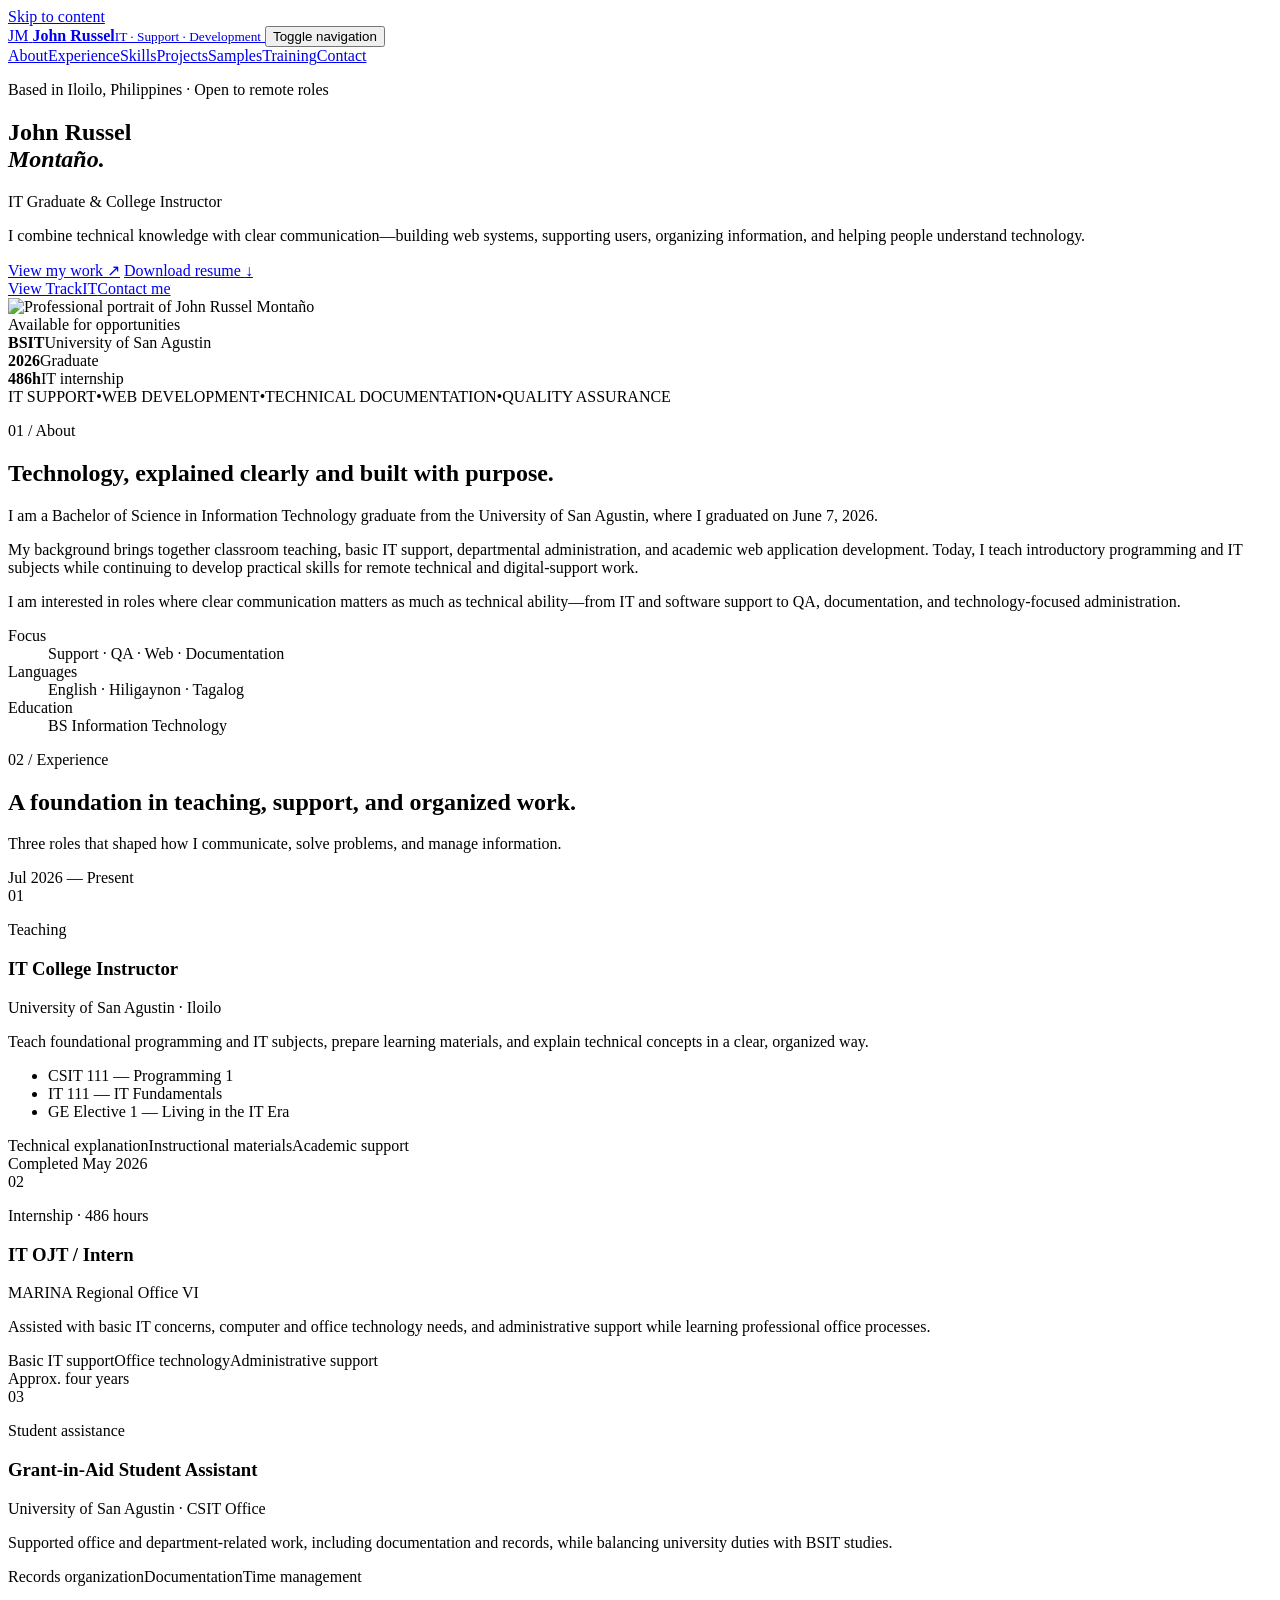
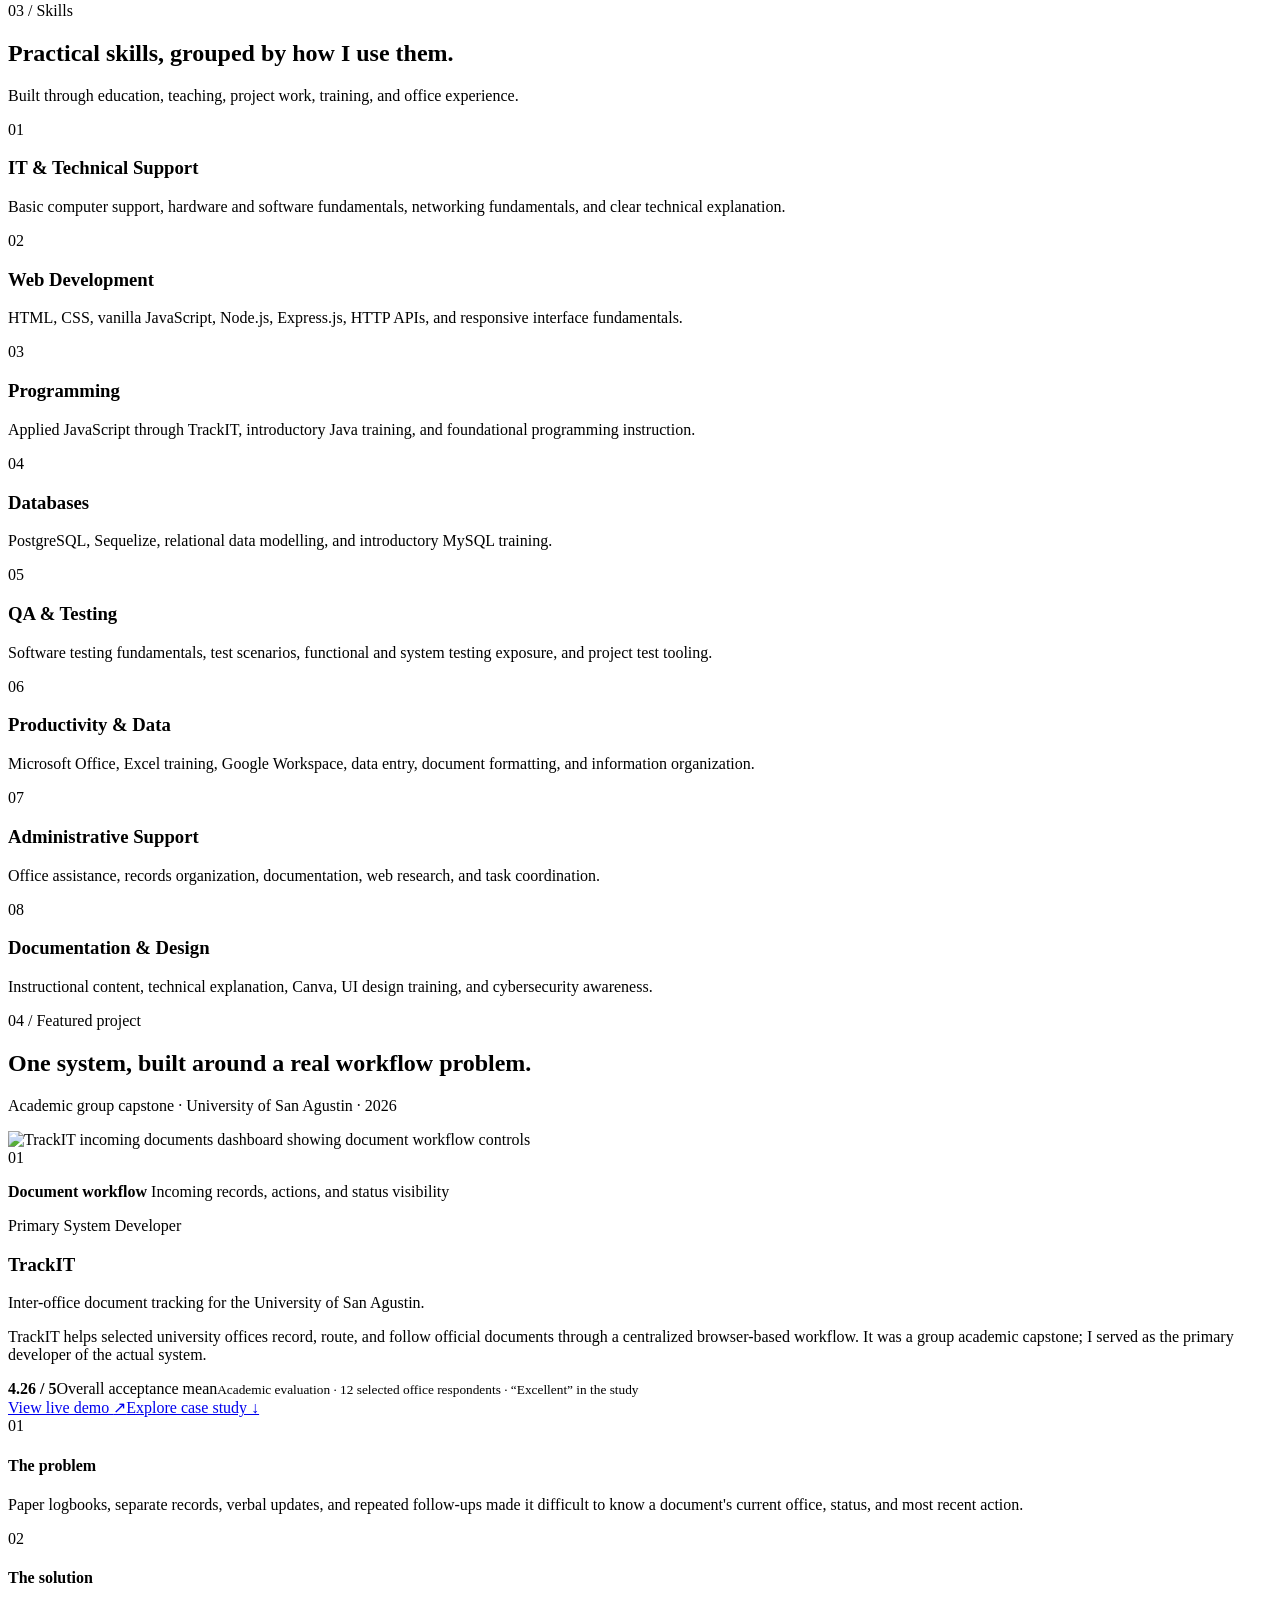
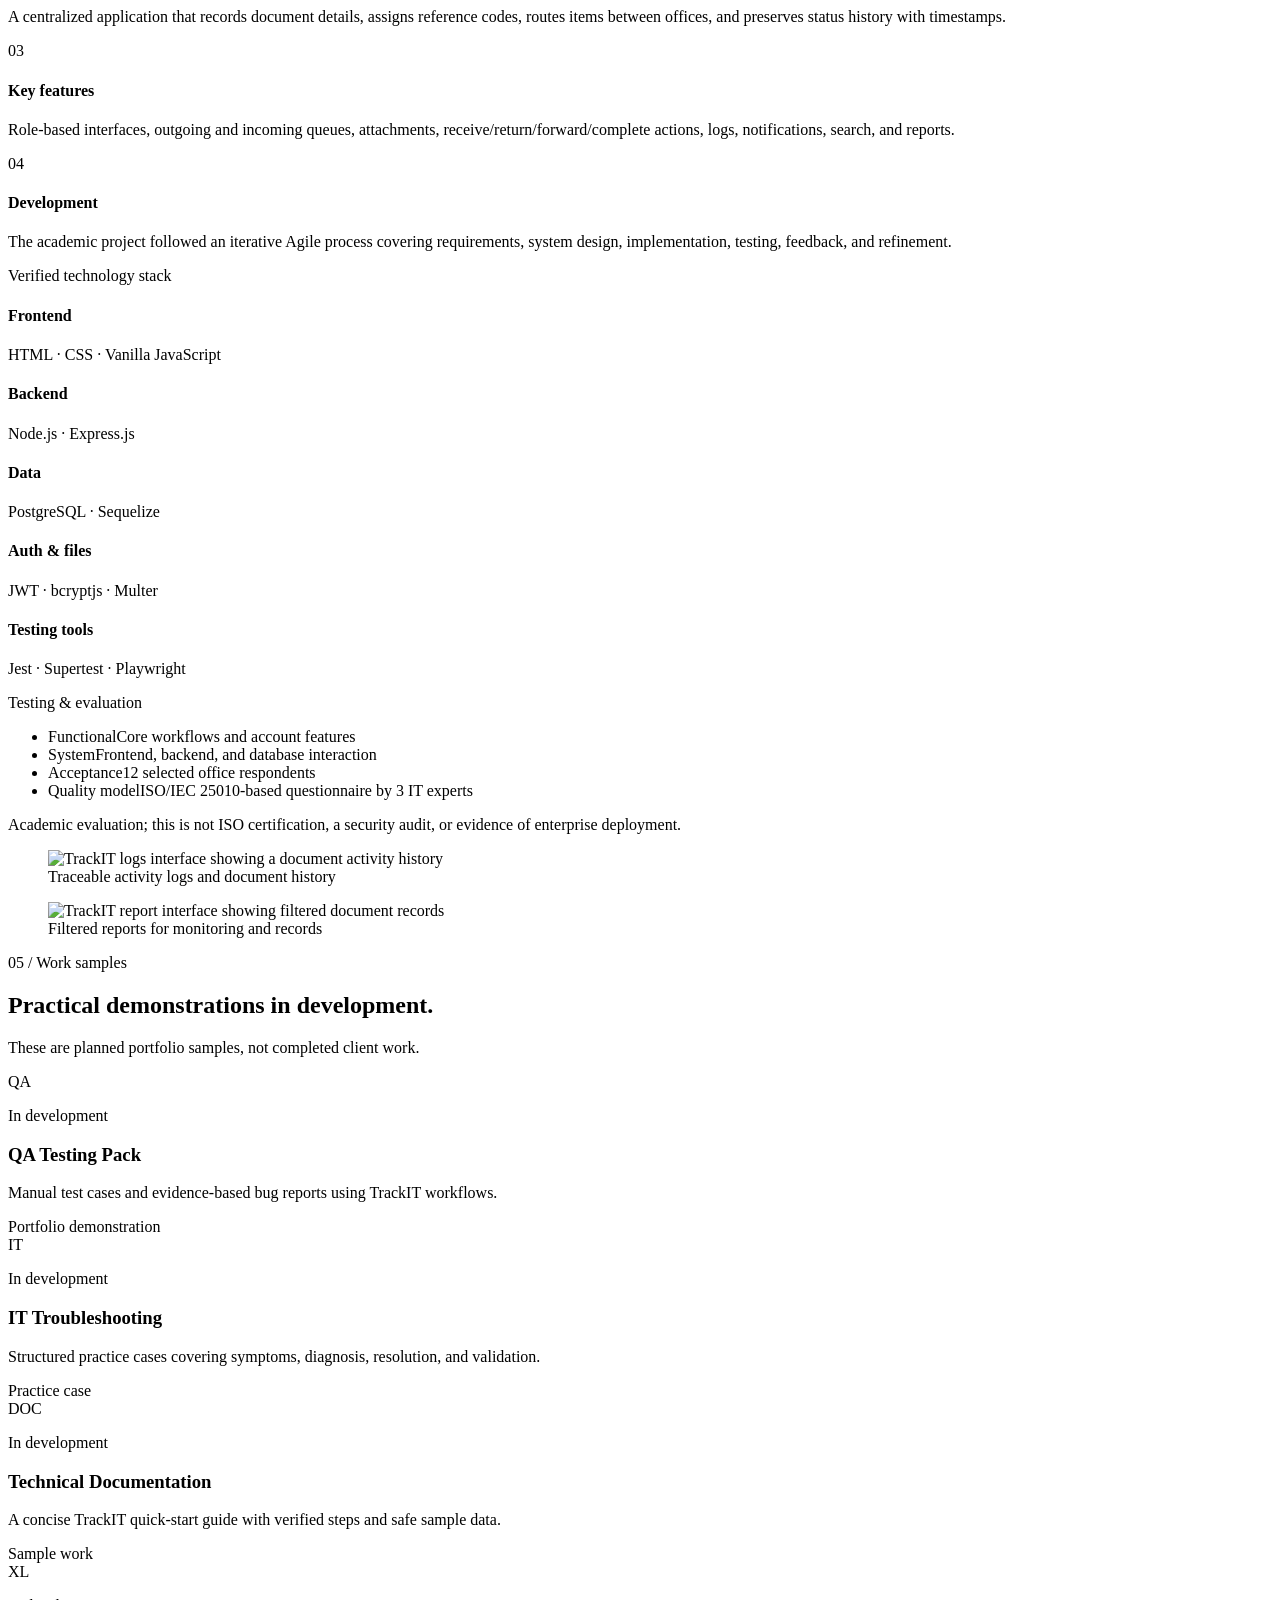
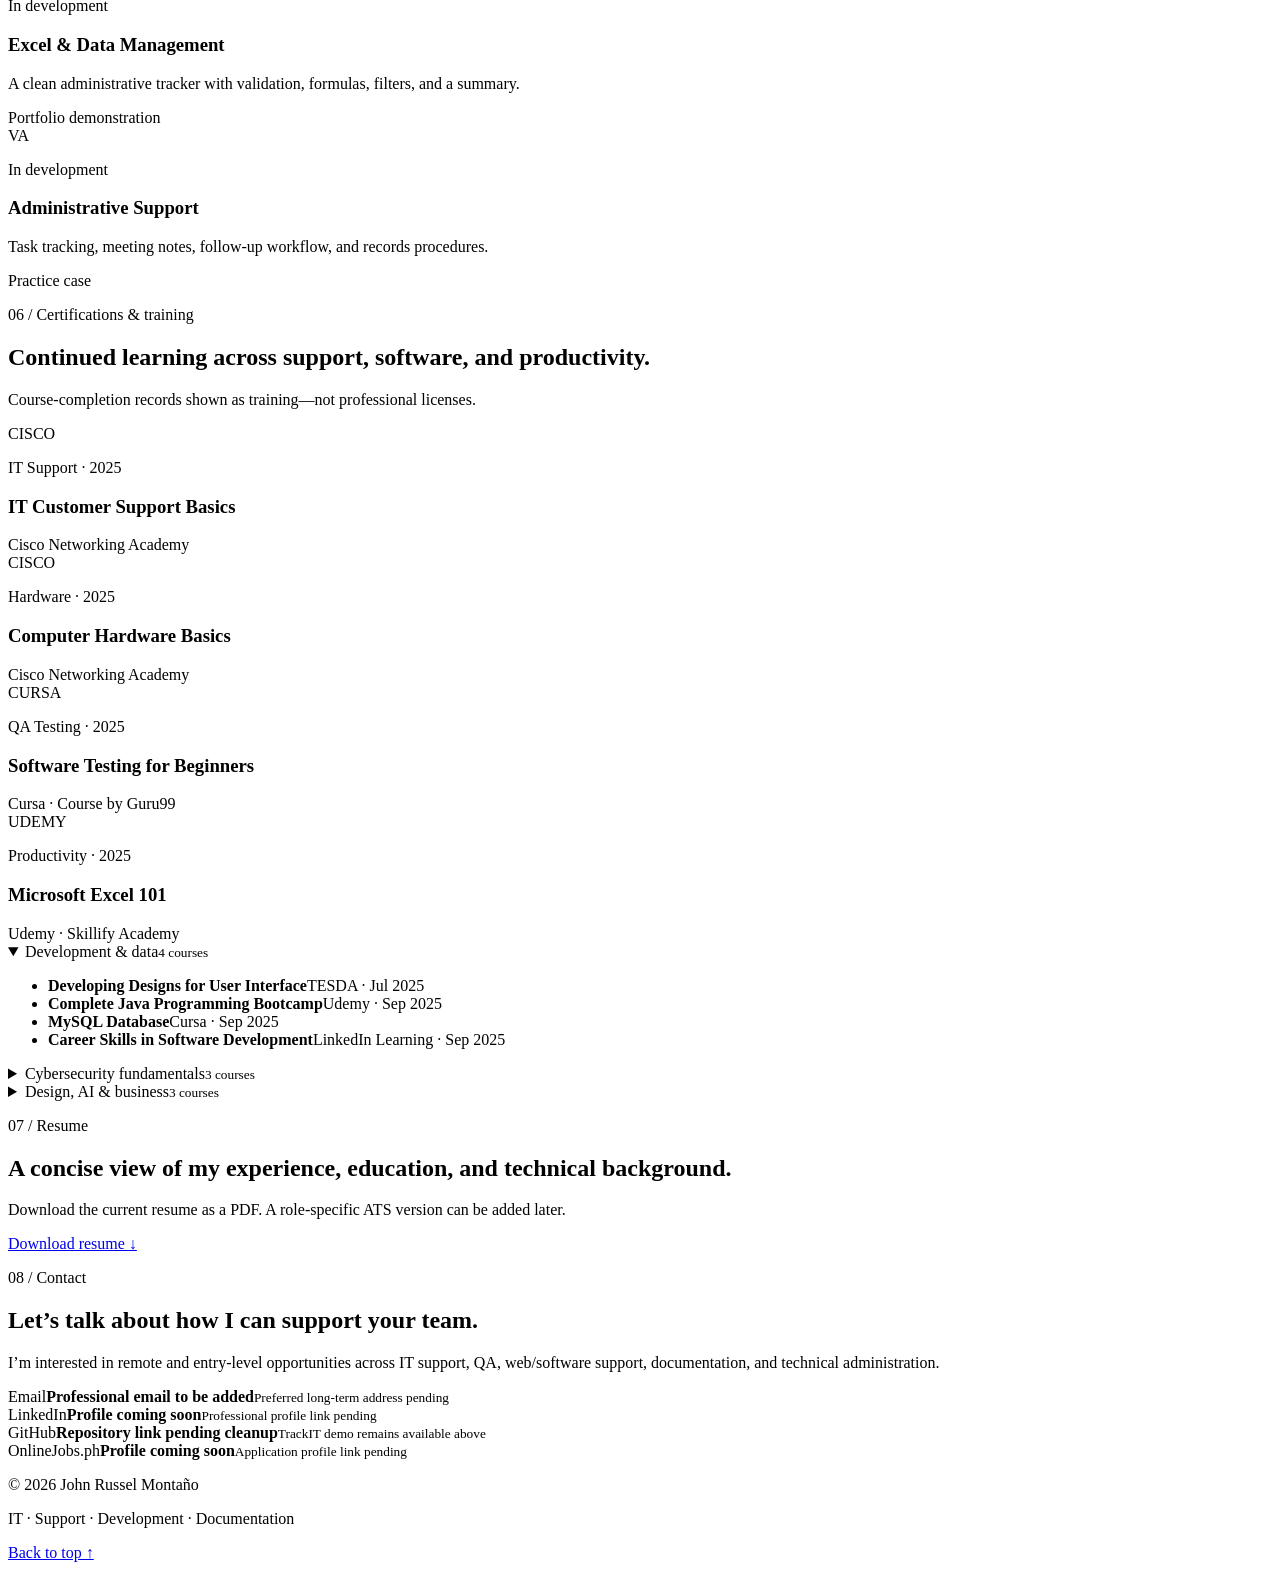
==== index.html @ dc1608a0 "Add files via upload" ====
<!doctype html>
<html lang="en">
<head>
  <meta charset="utf-8">
  <meta name="viewport" content="width=device-width, initial-scale=1">
  <meta name="description" content="Portfolio of John Russel Montaño, an IT graduate and college instructor with experience in technical support, web development, documentation, and digital tools.">
  <meta name="theme-color" content="#0b1f3a">
  <meta name="author" content="John Russel Montaño">
  <meta name="robots" content="index, follow">
  <meta property="og:type" content="website">
  <meta property="og:title" content="John Russel Montaño | IT Graduate & College Instructor">
  <meta property="og:description" content="Professional portfolio featuring IT instruction, technical support, web development, QA, documentation, and TrackIT.">
  <meta property="og:url" content="https://azaresjrm.github.io/">
  <meta property="og:image" content="https://azaresjrm.github.io/assets/john-russel-montano.jpg">
  <meta name="twitter:card" content="summary_large_image">
  <link rel="canonical" href="https://azaresjrm.github.io/">
  <title>John Russel Montaño | IT Graduate & College Instructor</title>
  <link rel="icon" type="image/svg+xml" href="data:image/svg+xml,%3Csvg xmlns='http://www.w3.org/2000/svg' viewBox='0 0 64 64'%3E%3Crect width='64' height='64' rx='14' fill='%230b1f3a'/%3E%3Cpath d='M17 15h9v22c0 6-4 11-11 12l-2-8c3-1 4-3 4-6V15Zm14 0h9l11 19V15h9v34h-9L40 30v19h-9V15Z' fill='%23fff'/%3E%3Cpath d='M13 52h47' stroke='%232f73e0' stroke-width='5'/%3E%3C/svg%3E">
  <link rel="stylesheet" href="assets/styles.css">
</head>
<body>
  <a class="skip-link" href="#main">Skip to content</a>
  <header class="site-header" id="top">
    <div class="nav-wrap">
      <a class="brand" href="#home" aria-label="John Russel Montaño home">
        <span class="brand-mark">JM</span>
        <span class="brand-copy"><strong>John Russel</strong><small>IT · Support · Development</small></span>
      </a>
      <button class="nav-toggle" aria-expanded="false" aria-controls="site-nav"><span></span><span></span><span></span><span class="sr-only">Toggle navigation</span></button>
      <nav id="site-nav" aria-label="Primary navigation">
        <a href="#about">About</a><a href="#experience">Experience</a><a href="#skills">Skills</a><a href="#projects">Projects</a><a href="#samples">Samples</a><a href="#certifications">Training</a><a href="#contact">Contact</a>
      </nav>
    </div>
  </header>

  <main id="main">
    <section class="hero" id="home">
      <div class="hero-grid page-shell">
        <div class="hero-copy reveal">
          <p class="eyebrow"><span></span> Based in Iloilo, Philippines · Open to remote roles</p>
          <h1>John Russel<br><em>Montaño.</em></h1>
          <p class="hero-title">IT Graduate & College Instructor</p>
          <p class="hero-intro">I combine technical knowledge with clear communication—building web systems, supporting users, organizing information, and helping people understand technology.</p>
          <div class="hero-actions">
            <a class="button primary" href="#projects">View my work <span aria-hidden="true">↗</span></a>
            <a class="button secondary" href="assets/John-Russel-Montano-Resume.pdf" download>Download resume <span aria-hidden="true">↓</span></a>
          </div>
          <div class="hero-links"><a href="#trackit">View TrackIT</a><a href="#contact">Contact me</a></div>
        </div>
        <div class="portrait-column reveal delay-1">
          <div class="portrait-frame">
            <img src="assets/john-russel-montano.jpg" alt="Professional portrait of John Russel Montaño" width="900" height="1125">
            <div class="portrait-label"><span class="availability-dot"></span> Available for opportunities</div>
          </div>
          <div class="credential-strip">
            <div><strong>BSIT</strong><span>University of San Agustin</span></div>
            <div><strong>2026</strong><span>Graduate</span></div>
            <div><strong>486h</strong><span>IT internship</span></div>
          </div>
        </div>
      </div>
      <div class="hero-ribbon" aria-hidden="true"><span>IT SUPPORT</span><i>•</i><span>WEB DEVELOPMENT</span><i>•</i><span>TECHNICAL DOCUMENTATION</span><i>•</i><span>QUALITY ASSURANCE</span></div>
    </section>

    <section class="section about" id="about">
      <div class="page-shell two-column">
        <div class="section-heading reveal"><p class="section-number">01 / About</p><h2>Technology, explained clearly and built with purpose.</h2></div>
        <div class="about-copy reveal delay-1">
          <p class="lead">I am a Bachelor of Science in Information Technology graduate from the University of San Agustin, where I graduated on June 7, 2026.</p>
          <p>My background brings together classroom teaching, basic IT support, departmental administration, and academic web application development. Today, I teach introductory programming and IT subjects while continuing to develop practical skills for remote technical and digital-support work.</p>
          <p>I am interested in roles where clear communication matters as much as technical ability—from IT and software support to QA, documentation, and technology-focused administration.</p>
          <dl class="quick-facts">
            <div><dt>Focus</dt><dd>Support · QA · Web · Documentation</dd></div>
            <div><dt>Languages</dt><dd>English · Hiligaynon · Tagalog</dd></div>
            <div><dt>Education</dt><dd>BS Information Technology</dd></div>
          </dl>
        </div>
      </div>
    </section>

    <section class="section experience" id="experience">
      <div class="page-shell">
        <div class="section-heading split reveal"><div><p class="section-number">02 / Experience</p><h2>A foundation in teaching, support, and organized work.</h2></div><p>Three roles that shaped how I communicate, solve problems, and manage information.</p></div>
        <div class="timeline">
          <article class="timeline-item reveal">
            <div class="timeline-date">Jul 2026 — Present</div>
            <div class="timeline-marker">01</div>
            <div class="timeline-card">
              <p class="role-type">Teaching</p><h3>IT College Instructor</h3><p class="organization">University of San Agustin · Iloilo</p>
              <p>Teach foundational programming and IT subjects, prepare learning materials, and explain technical concepts in a clear, organized way.</p>
              <ul class="subject-list"><li>CSIT 111 — Programming 1</li><li>IT 111 — IT Fundamentals</li><li>GE Elective 1 — Living in the IT Era</li></ul>
              <div class="tags"><span>Technical explanation</span><span>Instructional materials</span><span>Academic support</span></div>
            </div>
          </article>
          <article class="timeline-item reveal">
            <div class="timeline-date">Completed May 2026</div>
            <div class="timeline-marker">02</div>
            <div class="timeline-card">
              <p class="role-type">Internship · 486 hours</p><h3>IT OJT / Intern</h3><p class="organization">MARINA Regional Office VI</p>
              <p>Assisted with basic IT concerns, computer and office technology needs, and administrative support while learning professional office processes.</p>
              <div class="tags"><span>Basic IT support</span><span>Office technology</span><span>Administrative support</span></div>
            </div>
          </article>
          <article class="timeline-item reveal">
            <div class="timeline-date">Approx. four years</div>
            <div class="timeline-marker">03</div>
            <div class="timeline-card">
              <p class="role-type">Student assistance</p><h3>Grant-in-Aid Student Assistant</h3><p class="organization">University of San Agustin · CSIT Office</p>
              <p>Supported office and department-related work, including documentation and records, while balancing university duties with BSIT studies.</p>
              <div class="tags"><span>Records organization</span><span>Documentation</span><span>Time management</span></div>
            </div>
          </article>
        </div>
      </div>
    </section>

    <section class="section skills" id="skills">
      <div class="page-shell">
        <div class="section-heading split reveal"><div><p class="section-number">03 / Skills</p><h2>Practical skills, grouped by how I use them.</h2></div><p>Built through education, teaching, project work, training, and office experience.</p></div>
        <div class="skill-grid">
          <article class="skill-card featured reveal"><span class="skill-index">01</span><h3>IT & Technical Support</h3><p>Basic computer support, hardware and software fundamentals, networking fundamentals, and clear technical explanation.</p></article>
          <article class="skill-card reveal"><span class="skill-index">02</span><h3>Web Development</h3><p>HTML, CSS, vanilla JavaScript, Node.js, Express.js, HTTP APIs, and responsive interface fundamentals.</p></article>
          <article class="skill-card reveal"><span class="skill-index">03</span><h3>Programming</h3><p>Applied JavaScript through TrackIT, introductory Java training, and foundational programming instruction.</p></article>
          <article class="skill-card reveal"><span class="skill-index">04</span><h3>Databases</h3><p>PostgreSQL, Sequelize, relational data modelling, and introductory MySQL training.</p></article>
          <article class="skill-card reveal"><span class="skill-index">05</span><h3>QA & Testing</h3><p>Software testing fundamentals, test scenarios, functional and system testing exposure, and project test tooling.</p></article>
          <article class="skill-card reveal"><span class="skill-index">06</span><h3>Productivity & Data</h3><p>Microsoft Office, Excel training, Google Workspace, data entry, document formatting, and information organization.</p></article>
          <article class="skill-card reveal"><span class="skill-index">07</span><h3>Administrative Support</h3><p>Office assistance, records organization, documentation, web research, and task coordination.</p></article>
          <article class="skill-card reveal"><span class="skill-index">08</span><h3>Documentation & Design</h3><p>Instructional content, technical explanation, Canva, UI design training, and cybersecurity awareness.</p></article>
        </div>
      </div>
    </section>

    <section class="section project-section" id="projects">
      <div class="page-shell">
        <div class="section-heading split reveal"><div><p class="section-number">04 / Featured project</p><h2>One system, built around a real workflow problem.</h2></div><p>Academic group capstone · University of San Agustin · 2026</p></div>
        <article class="project-showcase" id="trackit">
          <div class="project-visual reveal">
            <img src="assets/trackit-workflow.jpg" alt="TrackIT incoming documents dashboard showing document workflow controls" width="1400" height="820">
            <div class="visual-caption"><span>01</span><p><strong>Document workflow</strong> Incoming records, actions, and status visibility</p></div>
          </div>
          <div class="project-summary reveal delay-1">
            <p class="project-kicker">Primary System Developer</p>
            <h3>TrackIT</h3>
            <p class="project-subtitle">Inter-office document tracking for the University of San Agustin.</p>
            <p>TrackIT helps selected university offices record, route, and follow official documents through a centralized browser-based workflow. It was a group academic capstone; I served as the primary developer of the actual system.</p>
            <div class="result-card"><strong>4.26 / 5</strong><span>Overall acceptance mean</span><small>Academic evaluation · 12 selected office respondents · “Excellent” in the study</small></div>
            <div class="project-actions"><a class="button primary" href="https://azaresjrm.github.io/trackit-system/" target="_blank" rel="noopener">View live demo <span aria-hidden="true">↗</span></a><a class="text-link" href="#trackit-details">Explore case study ↓</a></div>
          </div>
        </article>

        <div class="case-study" id="trackit-details">
          <article class="case-block reveal"><span>01</span><h4>The problem</h4><p>Paper logbooks, separate records, verbal updates, and repeated follow-ups made it difficult to know a document's current office, status, and most recent action.</p></article>
          <article class="case-block reveal"><span>02</span><h4>The solution</h4><p>A centralized application that records document details, assigns reference codes, routes items between offices, and preserves status history with timestamps.</p></article>
          <article class="case-block reveal"><span>03</span><h4>Key features</h4><p>Role-based interfaces, outgoing and incoming queues, attachments, receive/return/forward/complete actions, logs, notifications, search, and reports.</p></article>
          <article class="case-block reveal"><span>04</span><h4>Development</h4><p>The academic project followed an iterative Agile process covering requirements, system design, implementation, testing, feedback, and refinement.</p></article>
        </div>

        <div class="stack-and-quality">
          <div class="stack-panel reveal"><p class="panel-label">Verified technology stack</p><div class="stack-groups"><div><h4>Frontend</h4><p>HTML · CSS · Vanilla JavaScript</p></div><div><h4>Backend</h4><p>Node.js · Express.js</p></div><div><h4>Data</h4><p>PostgreSQL · Sequelize</p></div><div><h4>Auth & files</h4><p>JWT · bcryptjs · Multer</p></div><div><h4>Testing tools</h4><p>Jest · Supertest · Playwright</p></div></div></div>
          <div class="quality-panel reveal delay-1"><p class="panel-label">Testing & evaluation</p><ul><li><span>Functional</span>Core workflows and account features</li><li><span>System</span>Frontend, backend, and database interaction</li><li><span>Acceptance</span>12 selected office respondents</li><li><span>Quality model</span>ISO/IEC 25010-based questionnaire by 3 IT experts</li></ul><p class="fine-print">Academic evaluation; this is not ISO certification, a security audit, or evidence of enterprise deployment.</p></div>
        </div>

        <div class="project-gallery reveal">
          <figure><img src="assets/trackit-logs.jpg" alt="TrackIT logs interface showing a document activity history" loading="lazy" width="1400" height="820"><figcaption>Traceable activity logs and document history</figcaption></figure>
          <figure><img src="assets/trackit-report.jpg" alt="TrackIT report interface showing filtered document records" loading="lazy" width="1400" height="820"><figcaption>Filtered reports for monitoring and records</figcaption></figure>
        </div>
      </div>
    </section>

    <section class="section samples" id="samples">
      <div class="page-shell">
        <div class="section-heading split reveal"><div><p class="section-number">05 / Work samples</p><h2>Practical demonstrations in development.</h2></div><p>These are planned portfolio samples, not completed client work.</p></div>
        <div class="sample-grid">
          <article class="sample-card reveal"><div class="sample-icon">QA</div><p class="status"><span></span> In development</p><h3>QA Testing Pack</h3><p>Manual test cases and evidence-based bug reports using TrackIT workflows.</p><span class="sample-type">Portfolio demonstration</span></article>
          <article class="sample-card reveal"><div class="sample-icon">IT</div><p class="status"><span></span> In development</p><h3>IT Troubleshooting</h3><p>Structured practice cases covering symptoms, diagnosis, resolution, and validation.</p><span class="sample-type">Practice case</span></article>
          <article class="sample-card reveal"><div class="sample-icon">DOC</div><p class="status"><span></span> In development</p><h3>Technical Documentation</h3><p>A concise TrackIT quick-start guide with verified steps and safe sample data.</p><span class="sample-type">Sample work</span></article>
          <article class="sample-card reveal"><div class="sample-icon">XL</div><p class="status"><span></span> In development</p><h3>Excel & Data Management</h3><p>A clean administrative tracker with validation, formulas, filters, and a summary.</p><span class="sample-type">Portfolio demonstration</span></article>
          <article class="sample-card reveal"><div class="sample-icon">VA</div><p class="status"><span></span> In development</p><h3>Administrative Support</h3><p>Task tracking, meeting notes, follow-up workflow, and records procedures.</p><span class="sample-type">Practice case</span></article>
        </div>
      </div>
    </section>

    <section class="section certifications" id="certifications">
      <div class="page-shell">
        <div class="section-heading split reveal"><div><p class="section-number">06 / Certifications & training</p><h2>Continued learning across support, software, and productivity.</h2></div><p>Course-completion records shown as training—not professional licenses.</p></div>
        <div class="featured-training">
          <article class="training-card reveal"><div class="issuer-mark cisco">CISCO</div><p>IT Support · 2025</p><h3>IT Customer Support Basics</h3><span>Cisco Networking Academy</span></article>
          <article class="training-card reveal"><div class="issuer-mark cisco">CISCO</div><p>Hardware · 2025</p><h3>Computer Hardware Basics</h3><span>Cisco Networking Academy</span></article>
          <article class="training-card reveal"><div class="issuer-mark cursa">CURSA</div><p>QA Testing · 2025</p><h3>Software Testing for Beginners</h3><span>Cursa · Course by Guru99</span></article>
          <article class="training-card reveal"><div class="issuer-mark udemy">UDEMY</div><p>Productivity · 2025</p><h3>Microsoft Excel 101</h3><span>Udemy · Skillify Academy</span></article>
        </div>
        <div class="training-lists">
          <details open class="reveal"><summary><span>Development & data</span><small>4 courses</small></summary><ul><li><strong>Developing Designs for User Interface</strong><span>TESDA · Jul 2025</span></li><li><strong>Complete Java Programming Bootcamp</strong><span>Udemy · Sep 2025</span></li><li><strong>MySQL Database</strong><span>Cursa · Sep 2025</span></li><li><strong>Career Skills in Software Development</strong><span>LinkedIn Learning · Sep 2025</span></li></ul></details>
          <details class="reveal"><summary><span>Cybersecurity fundamentals</span><small>3 courses</small></summary><ul><li><strong>Introduction to Cybersecurity</strong><span>Cisco Networking Academy · Jul 2025</span></li><li><strong>The Cybersecurity Threat Landscape</strong><span>LinkedIn Learning · Sep 2025</span></li><li><strong>Introduction to Critical Infrastructure Protection</strong><span>OPSWAT Academy · issued Jul 2025 · certificate expired Jul 2026</span></li></ul></details>
          <details class="reveal"><summary><span>Design, AI & business</span><small>3 courses</small></summary><ul><li><strong>Complete Canva Course in Kannada 2025 — Design Like a Pro</strong><span>Udemy · Sep 2025</span></li><li><strong>Microsoft Artificial Intelligence Course (Azure AI Fundamentals)</strong><span>TESDA course completion · Jul 2025</span></li><li><strong>SMART Technopreneurship 101</strong><span>TESDA · Jul 2025</span></li></ul></details>
        </div>
      </div>
    </section>

    <section class="section resume-section" id="resume">
      <div class="page-shell resume-panel reveal">
        <div><p class="section-number light">07 / Resume</p><h2>A concise view of my experience, education, and technical background.</h2></div>
        <div class="resume-action"><p>Download the current resume as a PDF. A role-specific ATS version can be added later.</p><a class="button white" href="assets/John-Russel-Montano-Resume.pdf" download>Download resume <span aria-hidden="true">↓</span></a></div>
      </div>
    </section>

    <section class="section contact" id="contact">
      <div class="page-shell contact-grid">
        <div class="section-heading reveal"><p class="section-number">08 / Contact</p><h2>Let’s talk about how I can support your team.</h2><p>I’m interested in remote and entry-level opportunities across IT support, QA, web/software support, documentation, and technical administration.</p></div>
        <div class="contact-list reveal delay-1">
          <div class="contact-item"><span>Email</span><strong>Professional email to be added</strong><small>Preferred long-term address pending</small></div>
          <div class="contact-item"><span>LinkedIn</span><strong>Profile coming soon</strong><small>Professional profile link pending</small></div>
          <div class="contact-item"><span>GitHub</span><strong>Repository link pending cleanup</strong><small>TrackIT demo remains available above</small></div>
          <div class="contact-item"><span>OnlineJobs.ph</span><strong>Profile coming soon</strong><small>Application profile link pending</small></div>
        </div>
      </div>
    </section>
  </main>

  <footer><div class="page-shell"><p>© <span id="year">2026</span> John Russel Montaño</p><p>IT · Support · Development · Documentation</p><a href="#top">Back to top ↑</a></div></footer>
  <script src="assets/site.js"></script>
</body>
</html>
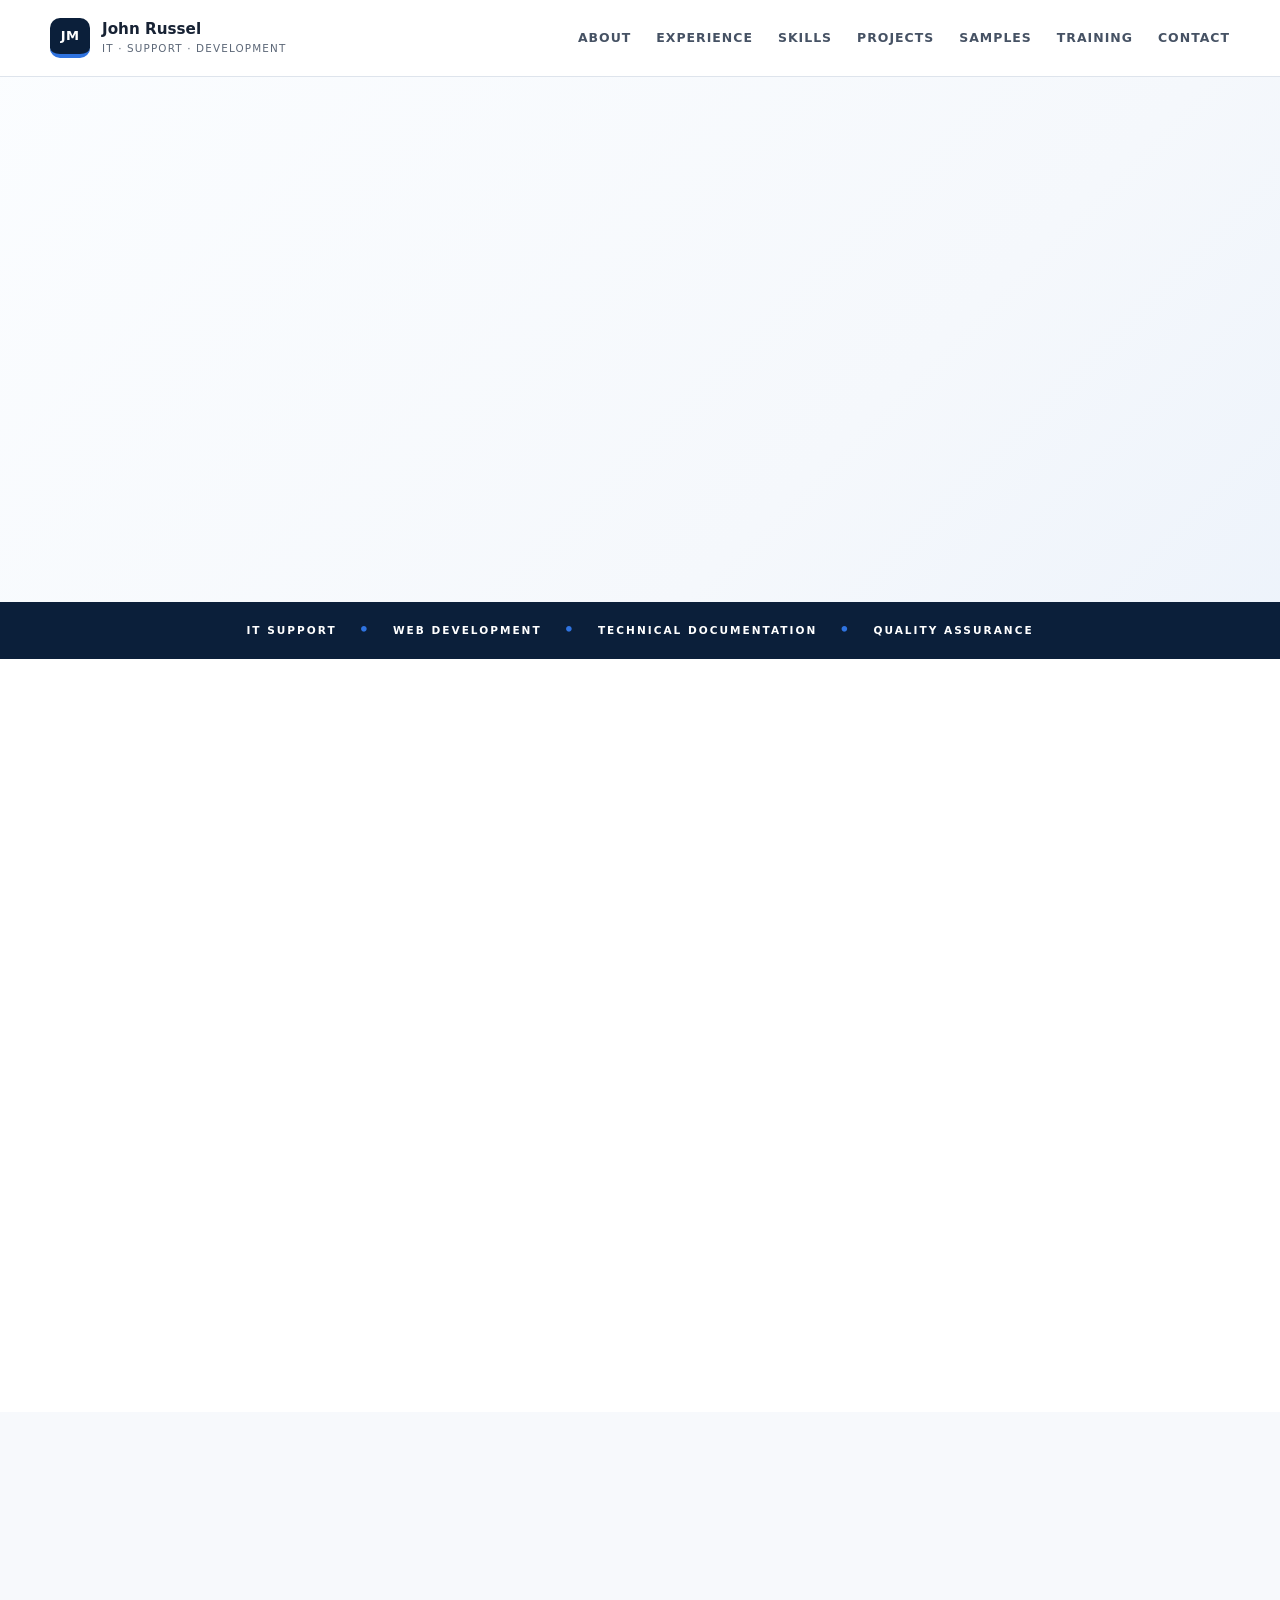
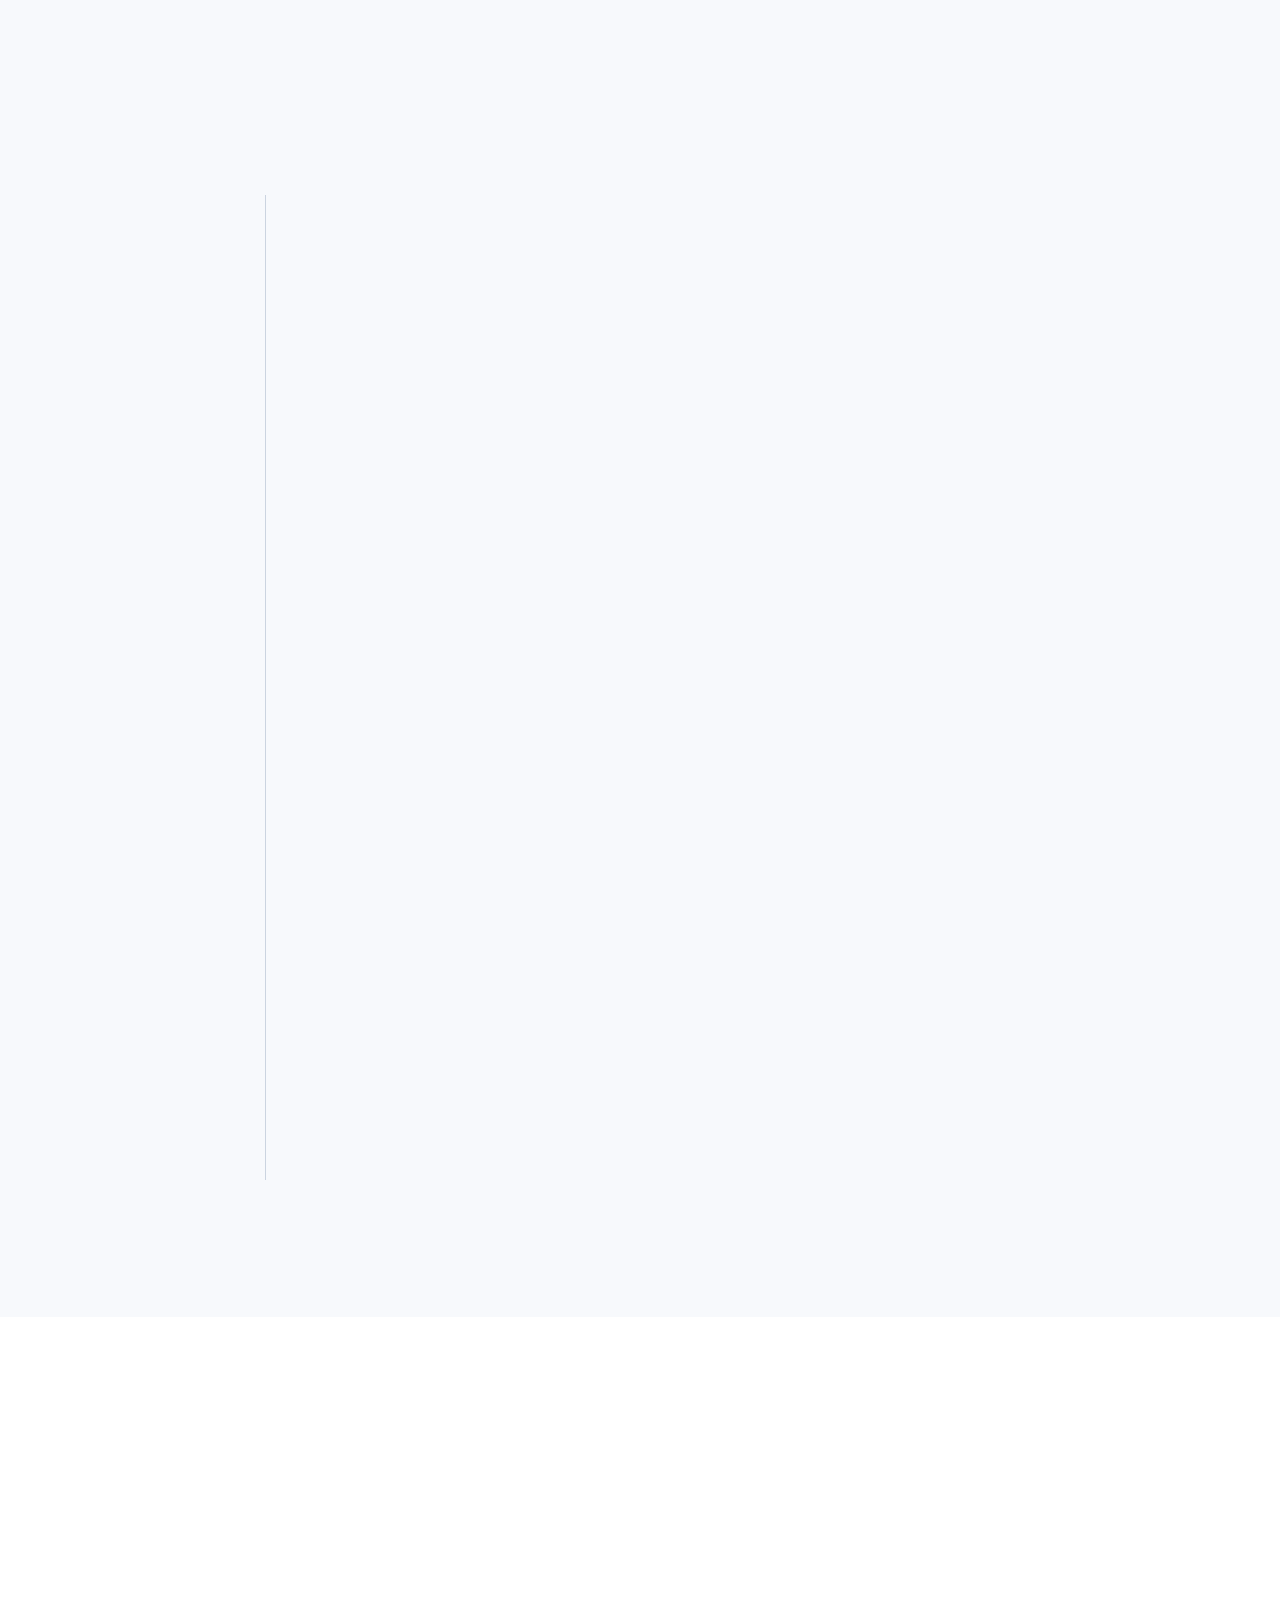
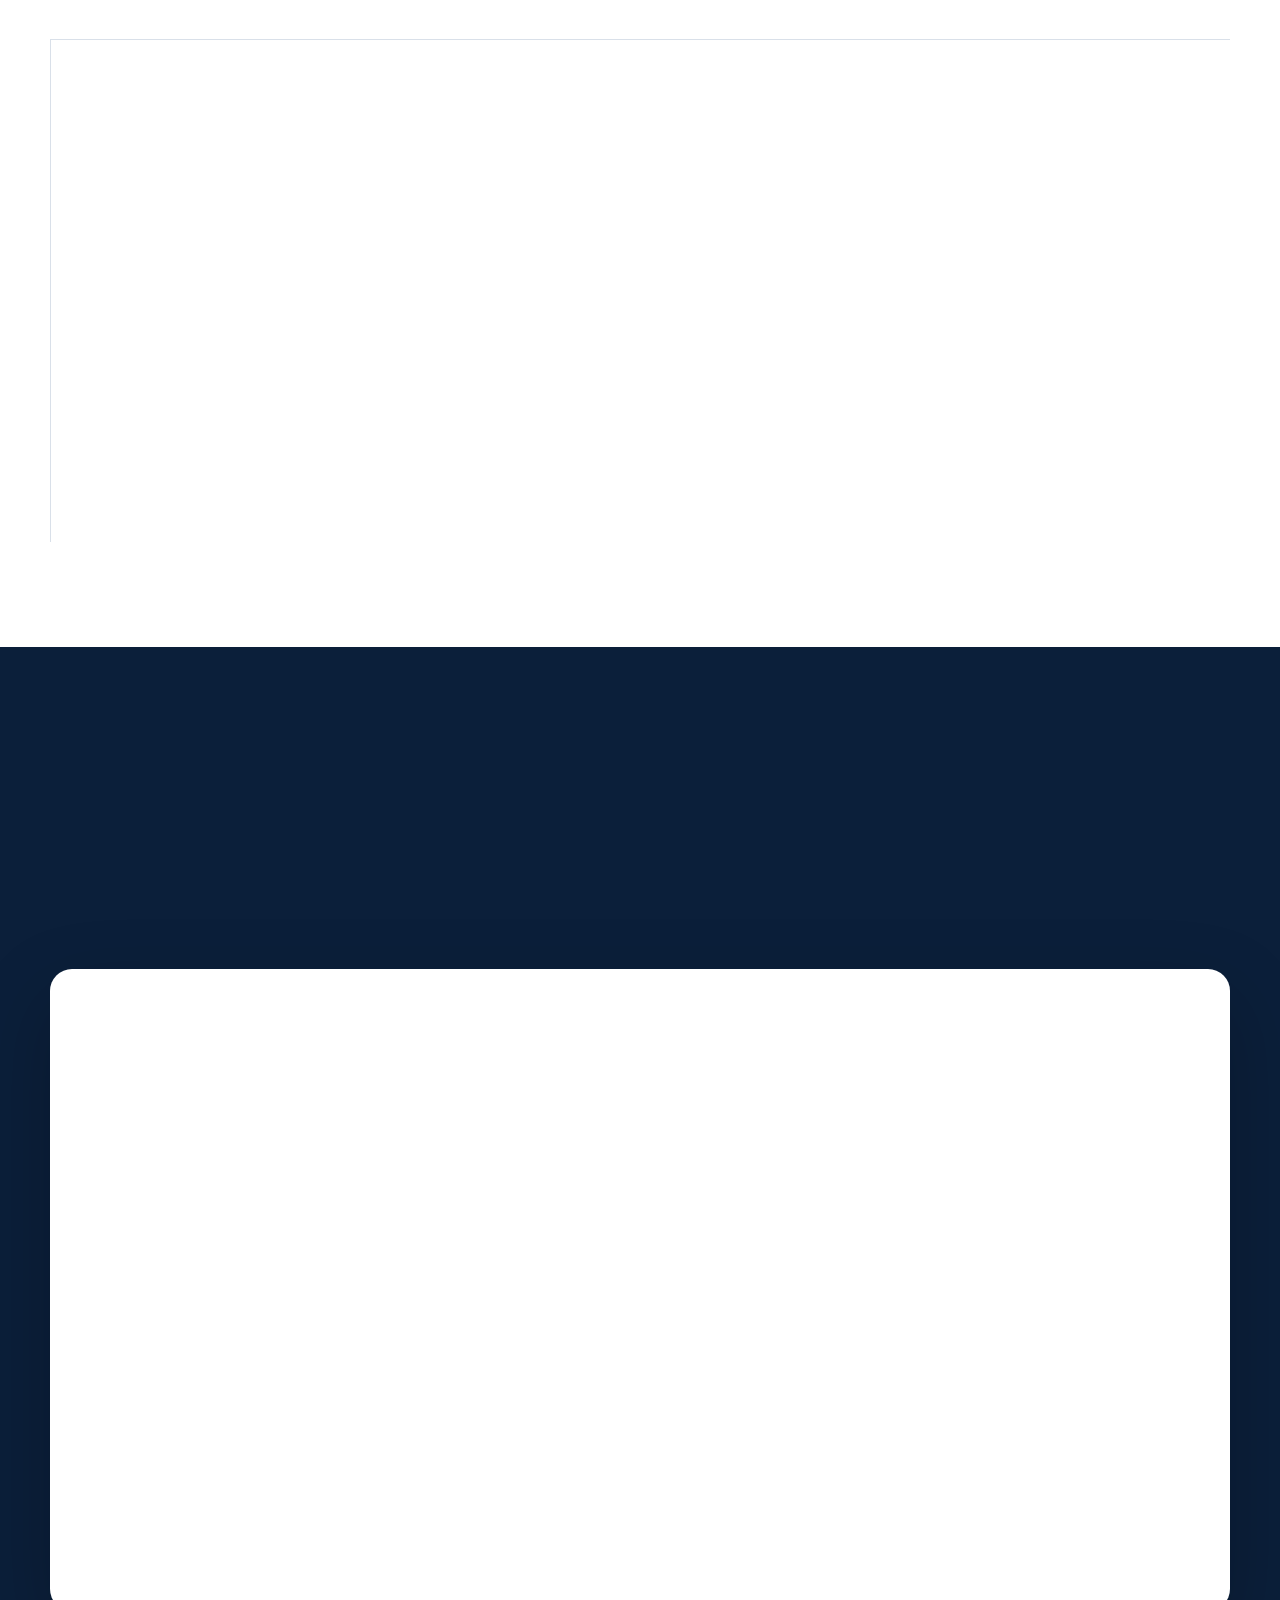
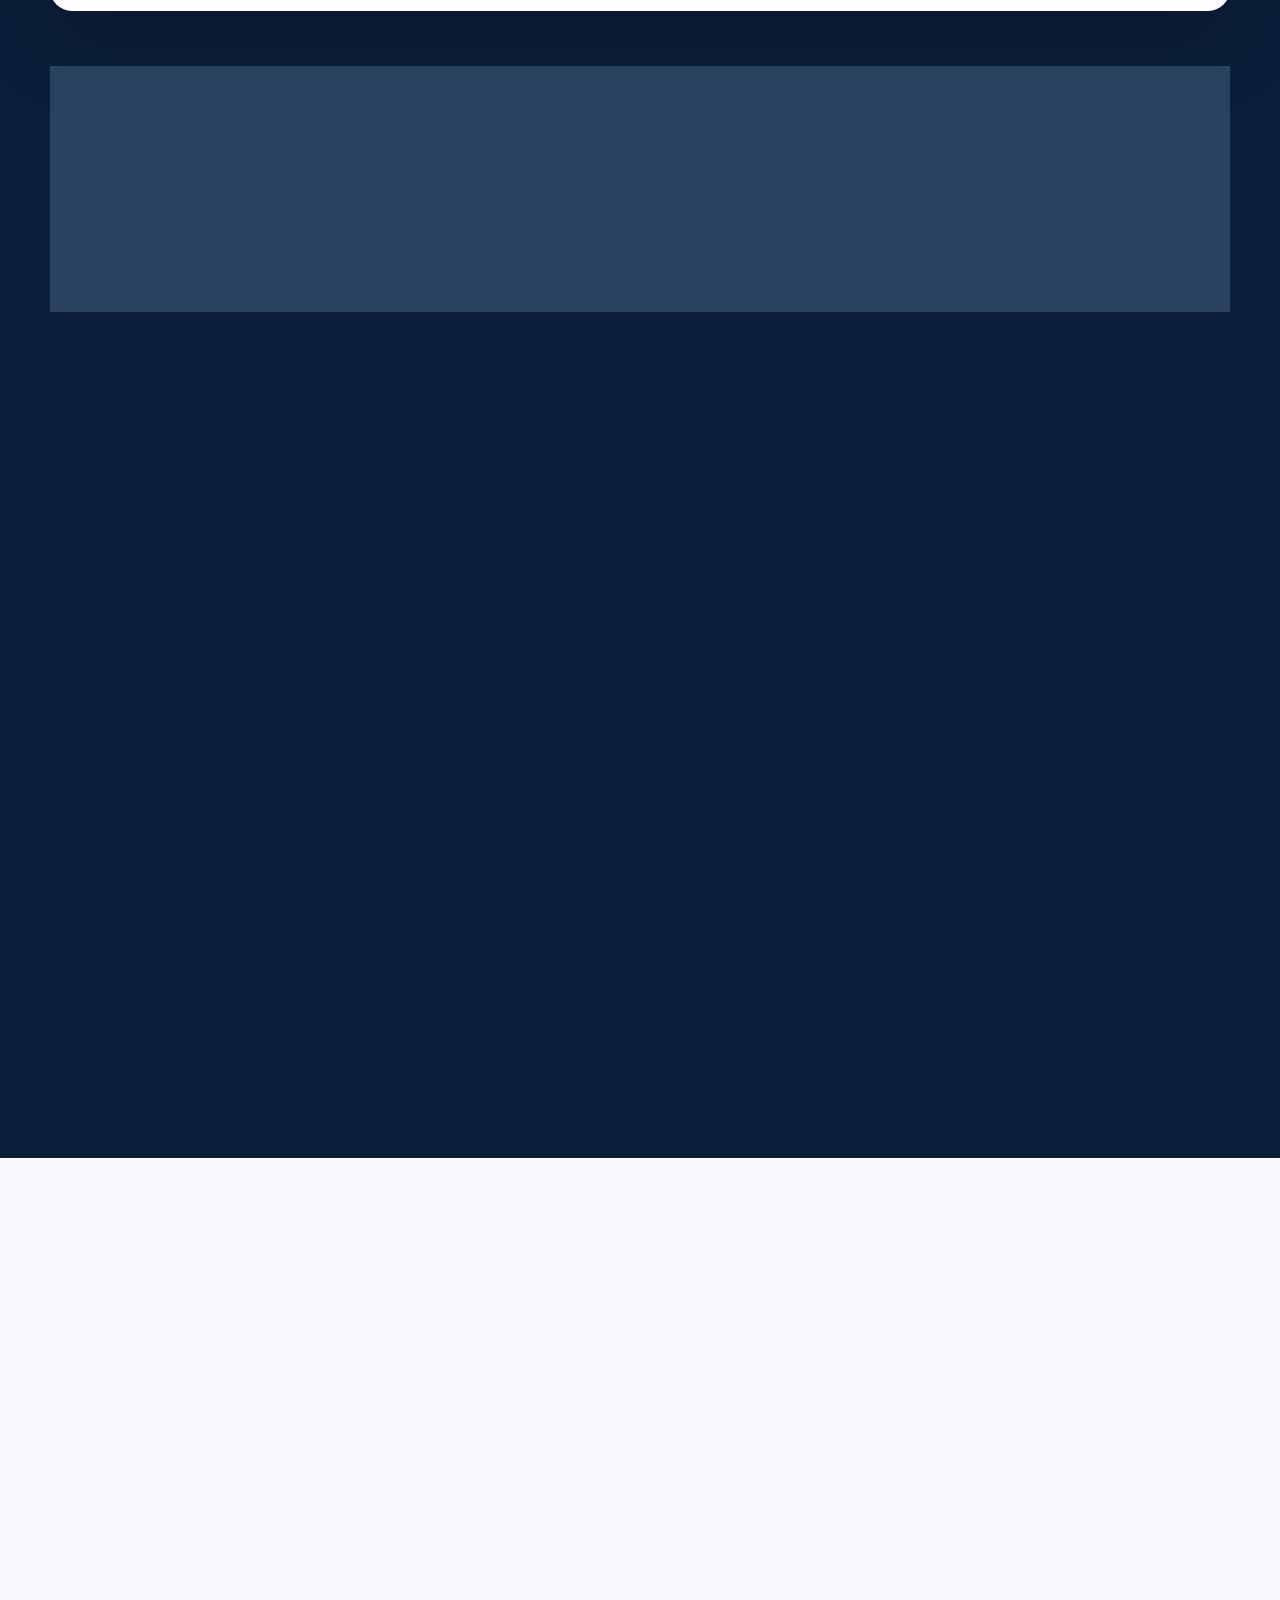
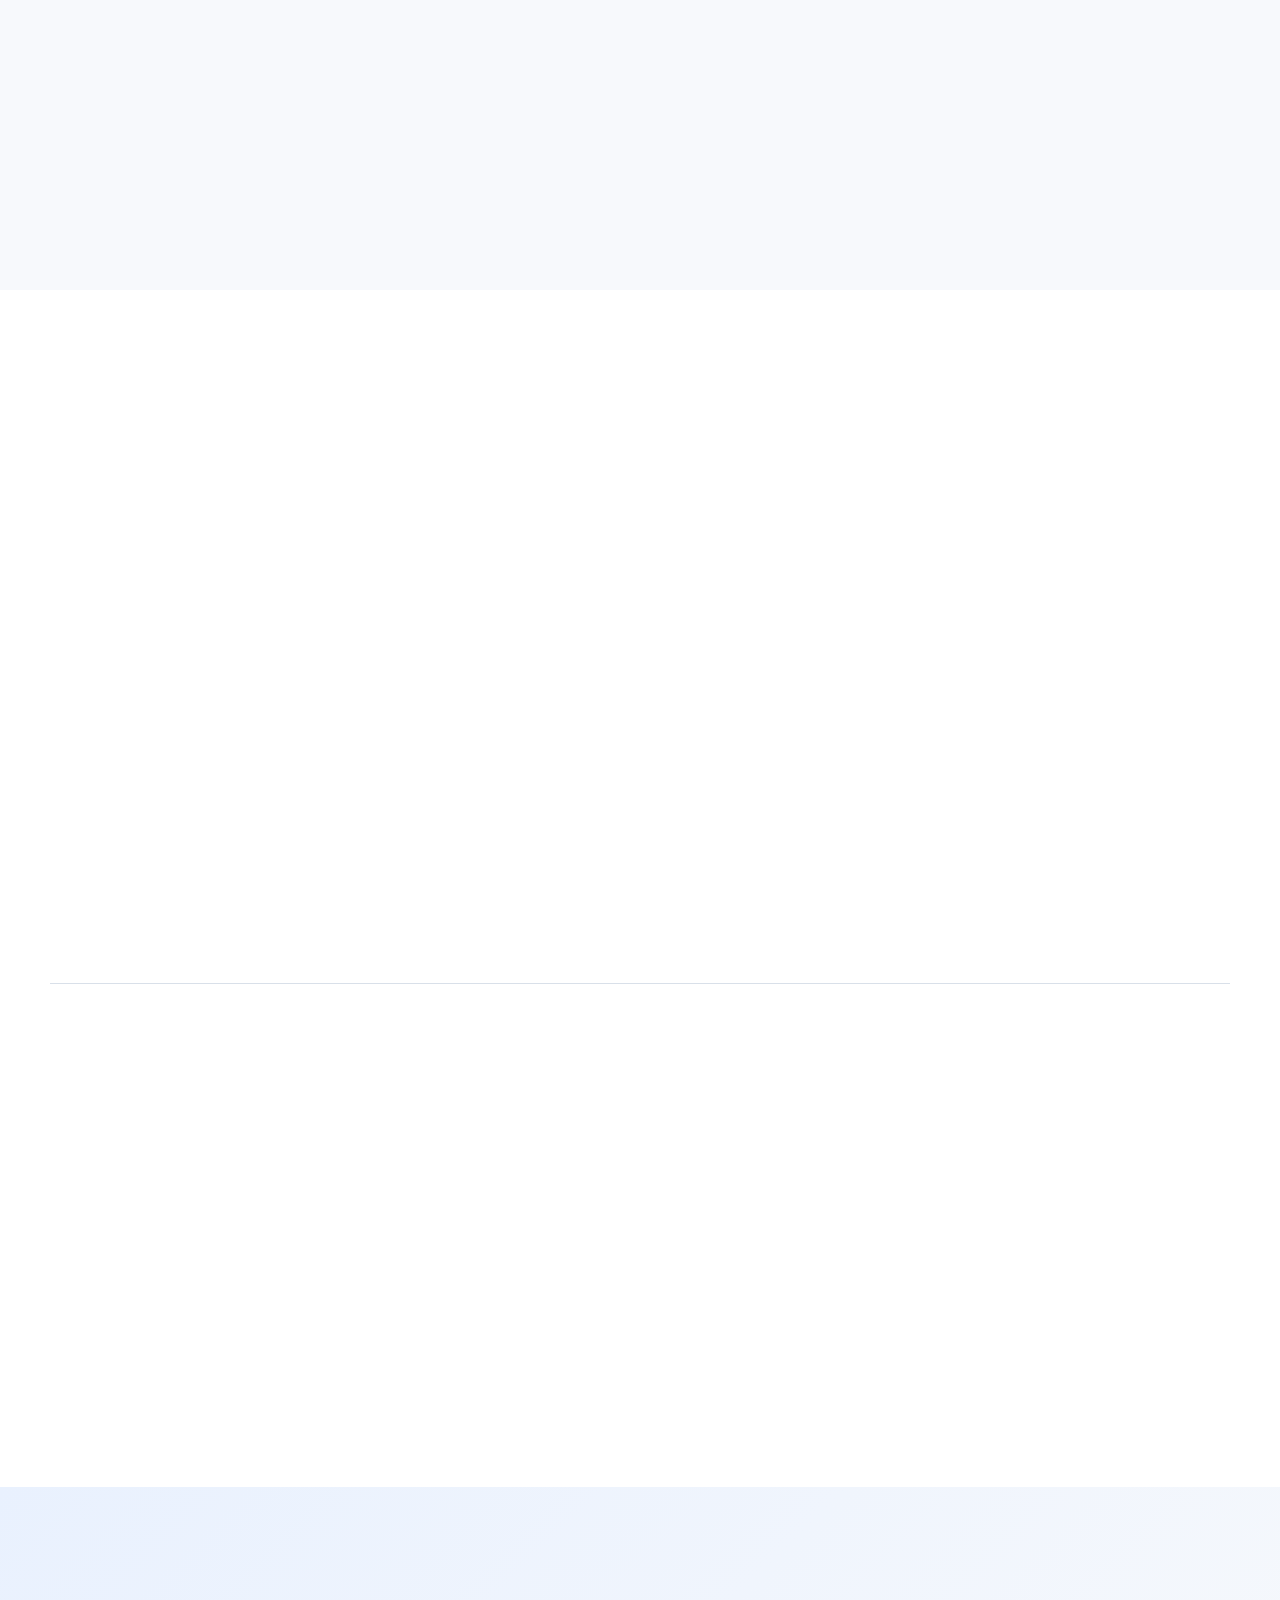
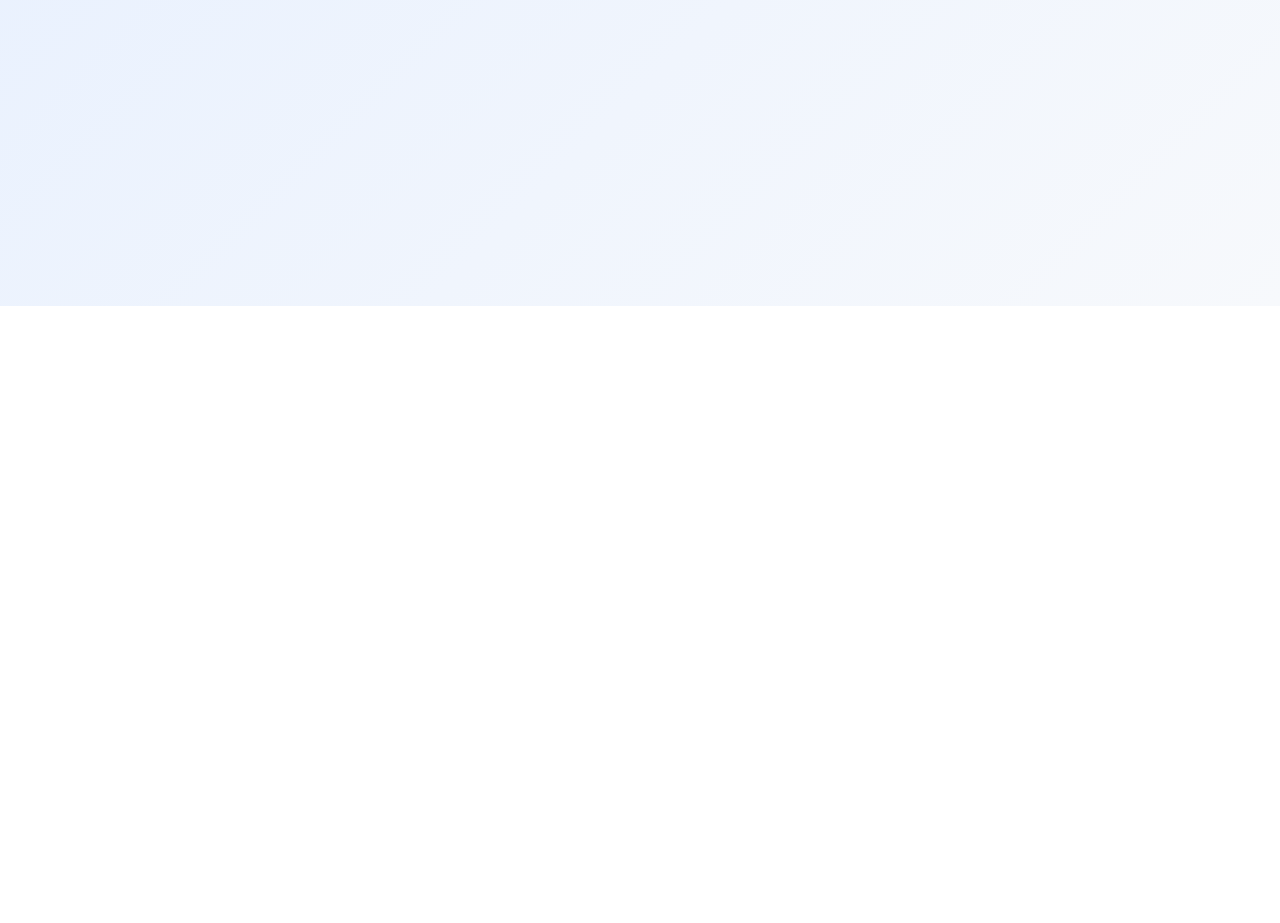
==== commit 4e85fd6e: "Update portfolio contact information" ====
--- a/index.html
+++ b/index.html
@@ -205,19 +205,45 @@
     </section>
 
     <section class="section contact" id="contact">
-      <div class="page-shell contact-grid">
-        <div class="section-heading reveal"><p class="section-number">08 / Contact</p><h2>Let’s talk about how I can support your team.</h2><p>I’m interested in remote and entry-level opportunities across IT support, QA, web/software support, documentation, and technical administration.</p></div>
-        <div class="contact-list reveal delay-1">
-          <div class="contact-item"><span>Email</span><strong>Professional email to be added</strong><small>Preferred long-term address pending</small></div>
-          <div class="contact-item"><span>LinkedIn</span><strong>Profile coming soon</strong><small>Professional profile link pending</small></div>
-          <div class="contact-item"><span>GitHub</span><strong>Repository link pending cleanup</strong><small>TrackIT demo remains available above</small></div>
-          <div class="contact-item"><span>OnlineJobs.ph</span><strong>Profile coming soon</strong><small>Application profile link pending</small></div>
-        </div>
-      </div>
-    </section>
-  </main>
-
-  <footer><div class="page-shell"><p>© <span id="year">2026</span> John Russel Montaño</p><p>IT · Support · Development · Documentation</p><a href="#top">Back to top ↑</a></div></footer>
-  <script src="assets/site.js"></script>
-</body>
-</html>
+  <div class="page-shell contact-grid">
+
+    <div class="section-heading reveal">
+      <p class="section-number">08 / Contact</p>
+      <h2>Let’s talk about how I can support your team.</h2>
+      <p>
+        I’m open to remote opportunities in IT support, technical support,
+        QA, web/software support, documentation, and technical administration.
+      </p>
+    </div>
+
+    <div class="contact-list reveal delay-1">
+
+      <a class="contact-item"
+         href="mailto:johnrusselmontano81@gmail.com">
+        <span>Email</span>
+        <strong>johnrusselmontano81@gmail.com</strong>
+        <small>Send me an email ↗</small>
+      </a>
+
+      <a class="contact-item"
+         href="https://github.com/AzaresJRM"
+         target="_blank"
+         rel="noopener">
+        <span>GitHub</span>
+        <strong>AzaresJRM</strong>
+        <small>View my GitHub profile ↗</small>
+      </a>
+
+      <a class="contact-item"
+         href="https://www.onlinejobs.ph/jobseekers/info/5052171"
+         target="_blank"
+         rel="noopener">
+        <span>OnlineJobs.ph</span>
+        <strong>View my OnlineJobs.ph profile</strong>
+        <small>Remote work profile ↗</small>
+      </a>
+
+    </div>
+
+  </div>
+</section>
--- a/assets/styles.css
+++ b/assets/styles.css
@@ -0,0 +1,254 @@
+:root{--navy:#0b1f3a;--navy-2:#132d50;--blue:#2f73e0;--blue-light:#e8f0ff;--ink:#172234;--muted:#5d6878;--line:#d9e0e9;--paper:#f7f9fc;--white:#fff;--shadow:0 18px 50px rgba(11,31,58,.12);--radius:18px;--shell:min(1180px,calc(100% - 40px))}
+*{box-sizing:border-box}html{scroll-behavior:smooth;scroll-padding-top:88px}body{margin:0;color:var(--ink);background:var(--white);font-family:Inter,ui-sans-serif,system-ui,-apple-system,BlinkMacSystemFont,"Segoe UI",sans-serif;font-size:16px;line-height:1.65}body.nav-open{overflow:hidden}img{display:block;max-width:100%}a{color:inherit;text-decoration:none}button,a{touch-action:manipulation}.page-shell{width:var(--shell);margin-inline:auto}.skip-link{position:fixed;left:16px;top:-100px;z-index:1000;background:var(--navy);color:white;padding:10px 16px;border-radius:8px}.skip-link:focus{top:16px}.sr-only{position:absolute;width:1px;height:1px;padding:0;margin:-1px;overflow:hidden;clip:rect(0,0,0,0);white-space:nowrap;border:0}
+.site-header{position:fixed;inset:0 0 auto;z-index:100;background:rgba(255,255,255,.92);border-bottom:1px solid rgba(217,224,233,.85);backdrop-filter:blur(18px)}.nav-wrap{width:var(--shell);height:76px;margin:auto;display:flex;align-items:center;justify-content:space-between}.brand{display:flex;align-items:center;gap:12px}.brand-mark{display:grid;place-items:center;width:40px;height:40px;border-radius:10px;background:var(--navy);color:white;font-weight:800;font-size:.82rem;letter-spacing:.03em;border-bottom:4px solid var(--blue)}.brand-copy{display:grid;line-height:1.1}.brand-copy strong{font-size:.95rem}.brand-copy small{margin-top:5px;color:var(--muted);font-size:.65rem;letter-spacing:.11em;text-transform:uppercase}.site-header nav{display:flex;align-items:center;gap:25px}.site-header nav a{font-size:.78rem;text-transform:uppercase;letter-spacing:.08em;font-weight:700;color:#465264;position:relative}.site-header nav a:after{content:"";position:absolute;left:0;right:100%;bottom:-8px;height:2px;background:var(--blue);transition:right .25s}.site-header nav a:hover:after,.site-header nav a.active:after{right:0}.nav-toggle{display:none;background:transparent;border:0;padding:8px}.nav-toggle>span:not(.sr-only){display:block;width:25px;height:2px;background:var(--navy);margin:5px}
+.hero{padding-top:76px;background:linear-gradient(135deg,#fbfdff 0%,#f5f8fc 66%,#edf3fb 100%);overflow:hidden}.hero-grid{min-height:700px;display:grid;grid-template-columns:1.08fr .72fr;gap:70px;align-items:center;padding-block:70px 56px}.eyebrow,.section-number,.panel-label,.project-kicker{font-size:.75rem;letter-spacing:.14em;text-transform:uppercase;font-weight:800;color:var(--blue)}.eyebrow{display:flex;align-items:center;gap:12px}.eyebrow span{width:28px;height:2px;background:var(--blue)}.hero h1{margin:20px 0 8px;color:var(--navy);font-size:clamp(4rem,7.5vw,6.7rem);line-height:.87;letter-spacing:-.065em}.hero h1 em{color:var(--blue);font-style:normal}.hero-title{margin:25px 0 10px;font-size:1.28rem;font-weight:750;color:var(--navy)}.hero-intro{max-width:650px;margin:0;color:var(--muted);font-size:1.12rem;line-height:1.75}.hero-actions{display:flex;gap:12px;flex-wrap:wrap;margin-top:30px}.button{display:inline-flex;justify-content:center;align-items:center;gap:12px;min-height:50px;padding:0 21px;border-radius:10px;font-weight:800;font-size:.87rem;letter-spacing:.01em;transition:transform .2s,box-shadow .2s,background .2s}.button:hover{transform:translateY(-2px)}.button.primary{background:var(--blue);color:white;box-shadow:0 12px 25px rgba(47,115,224,.25)}.button.primary:hover{background:#1d61cc}.button.secondary{background:white;border:1px solid var(--line);color:var(--navy)}.hero-links{display:flex;gap:22px;margin-top:20px}.hero-links a,.text-link{font-size:.86rem;font-weight:750;color:var(--navy);border-bottom:1px solid #9eabbc}.portrait-column{align-self:end}.portrait-frame{position:relative;width:min(100%,390px);margin:auto}.portrait-frame:before{content:"";position:absolute;inset:24px -24px -24px 24px;border-radius:24px;background:var(--blue);z-index:0}.portrait-frame img{position:relative;z-index:1;width:100%;aspect-ratio:4/5;object-fit:cover;object-position:center 17%;border-radius:24px;filter:saturate(.88);box-shadow:var(--shadow)}.portrait-label{position:absolute;z-index:2;left:-38px;bottom:22px;display:flex;align-items:center;gap:9px;background:var(--navy);color:white;padding:11px 15px;border-radius:9px;font-size:.76rem;font-weight:750;box-shadow:var(--shadow)}.availability-dot{width:8px;height:8px;border-radius:50%;background:#61d199;box-shadow:0 0 0 5px rgba(97,209,153,.13)}.credential-strip{position:relative;z-index:3;display:grid;grid-template-columns:repeat(3,1fr);gap:1px;margin:38px 0 0;background:var(--line);border:1px solid var(--line);border-radius:13px;overflow:hidden}.credential-strip div{background:white;padding:13px 10px}.credential-strip strong,.credential-strip span{display:block;text-align:center}.credential-strip strong{color:var(--navy);font-size:1.05rem}.credential-strip span{color:var(--muted);font-size:.65rem;line-height:1.3;margin-top:4px}.hero-ribbon{display:flex;gap:22px;align-items:center;justify-content:center;white-space:nowrap;background:var(--navy);color:white;padding:15px 25px;font-size:.66rem;letter-spacing:.19em;font-weight:800;overflow:hidden}.hero-ribbon i{color:var(--blue);font-style:normal;font-size:1rem}
+.section{padding:105px 0}.section-heading{max-width:680px}.section-heading h2{margin:14px 0 0;color:var(--navy);font-size:clamp(2.45rem,4.6vw,4.1rem);line-height:1.03;letter-spacing:-.045em}.section-heading.split{max-width:none;display:flex;justify-content:space-between;align-items:end;gap:50px;margin-bottom:50px}.section-heading.split>div{max-width:780px}.section-heading.split>p{max-width:330px;margin:0;color:var(--muted);font-size:.95rem}.two-column{display:grid;grid-template-columns:.9fr 1.1fr;gap:90px}.about{background:white}.about-copy{max-width:650px}.about-copy p{color:var(--muted);font-size:1rem}.about-copy .lead{color:var(--ink);font-size:1.35rem;line-height:1.55;margin-top:0}.quick-facts{display:grid;grid-template-columns:1fr;gap:0;margin:35px 0 0;border-top:1px solid var(--line)}.quick-facts div{display:grid;grid-template-columns:125px 1fr;padding:14px 0;border-bottom:1px solid var(--line)}.quick-facts dt{text-transform:uppercase;letter-spacing:.1em;color:var(--blue);font-size:.71rem;font-weight:800}.quick-facts dd{margin:0;color:var(--navy);font-weight:700;font-size:.9rem}
+.experience{background:var(--paper)}.timeline{position:relative}.timeline:before{content:"";position:absolute;left:215px;top:0;bottom:0;width:1px;background:#cbd4e0}.timeline-item{display:grid;grid-template-columns:180px 70px 1fr;gap:0;margin-bottom:32px;position:relative}.timeline-date{padding-top:30px;color:var(--muted);font-size:.8rem;font-weight:700;text-align:right}.timeline-marker{z-index:1;justify-self:center;display:grid;place-items:center;width:42px;height:42px;margin-top:20px;border-radius:50%;background:var(--navy);color:white;border:7px solid var(--paper);box-sizing:content-box;font-size:.7rem;font-weight:800}.timeline-card{background:white;border:1px solid var(--line);border-radius:var(--radius);padding:30px 32px;box-shadow:0 8px 28px rgba(11,31,58,.04)}.timeline-card h3{font-size:1.6rem;color:var(--navy);margin:2px 0}.role-type{margin:0;color:var(--blue);font-size:.7rem;letter-spacing:.13em;text-transform:uppercase;font-weight:800}.organization{margin:0 0 18px;color:var(--muted);font-size:.9rem}.timeline-card>p:not(.role-type):not(.organization){max-width:760px;color:#526072}.subject-list{list-style:none;padding:0;margin:18px 0;border-left:3px solid var(--blue-light)}.subject-list li{padding:5px 0 5px 15px;font-size:.86rem;font-weight:650;color:var(--navy)}.tags{display:flex;flex-wrap:wrap;gap:7px;margin-top:19px}.tags span{background:var(--blue-light);color:#285aa8;padding:5px 9px;border-radius:99px;font-size:.69rem;font-weight:750}
+.skills{background:white}.skill-grid{display:grid;grid-template-columns:repeat(4,1fr);border-top:1px solid var(--line);border-left:1px solid var(--line)}.skill-card{min-height:250px;padding:25px;border-right:1px solid var(--line);border-bottom:1px solid var(--line);transition:background .25s,transform .25s}.skill-card:hover{background:var(--paper);transform:translateY(-3px)}.skill-card.featured{background:var(--navy);color:white}.skill-index{font-size:.67rem;font-weight:800;color:var(--blue);letter-spacing:.12em}.skill-card h3{margin:30px 0 12px;color:var(--navy);font-size:1.18rem;line-height:1.2}.skill-card p{margin:0;color:var(--muted);font-size:.85rem;line-height:1.6}.skill-card.featured h3,.skill-card.featured p{color:white}.skill-card.featured p{opacity:.74}
+.project-section{background:var(--navy);color:white}.project-section .section-number,.project-section .project-kicker{color:#78a8f5}.project-section .section-heading h2{color:white}.project-section .section-heading.split>p{color:#afbdd1}.project-showcase{display:grid;grid-template-columns:1.18fr .82fr;align-items:stretch;background:white;color:var(--ink);border-radius:22px;overflow:hidden;box-shadow:0 30px 80px rgba(0,0,0,.22)}.project-visual{position:relative;min-height:560px;background:#dfe7f2;overflow:hidden}.project-visual>img{width:100%;height:100%;object-fit:cover;object-position:center}.visual-caption{position:absolute;left:20px;right:20px;bottom:20px;display:flex;align-items:center;gap:14px;background:rgba(11,31,58,.93);color:white;padding:13px 15px;border-radius:11px;backdrop-filter:blur(10px)}.visual-caption span{display:grid;place-items:center;width:36px;height:36px;background:var(--blue);border-radius:7px;font-size:.7rem;font-weight:800}.visual-caption p{margin:0;font-size:.76rem;line-height:1.35}.visual-caption strong{display:block;font-size:.88rem}.project-summary{padding:47px 45px}.project-summary h3{font-size:4rem;line-height:.9;letter-spacing:-.05em;color:var(--navy);margin:15px 0}.project-subtitle{font-weight:700;color:var(--navy);font-size:1.15rem;line-height:1.45}.project-summary>p:not(.project-kicker):not(.project-subtitle){color:var(--muted);font-size:.9rem}.result-card{display:grid;background:var(--paper);border-left:4px solid var(--blue);padding:17px 18px;margin:26px 0}.result-card strong{color:var(--navy);font-size:2rem;line-height:1}.result-card span{color:var(--navy);font-weight:750;font-size:.8rem;margin-top:5px}.result-card small{color:var(--muted);font-size:.69rem;margin-top:4px}.project-actions{display:flex;align-items:center;gap:22px;flex-wrap:wrap}.case-study{display:grid;grid-template-columns:repeat(4,1fr);gap:1px;background:#29425f;margin-top:55px;border:1px solid #29425f}.case-block{background:var(--navy);padding:26px}.case-block>span{color:#78a8f5;font-size:.7rem;font-weight:800}.case-block h4{font-size:1.05rem;margin:22px 0 10px}.case-block p{color:#b4c0cf;font-size:.8rem;margin:0}.stack-and-quality{display:grid;grid-template-columns:1fr 1fr;gap:26px;margin-top:26px}.stack-panel,.quality-panel{background:var(--navy-2);border:1px solid #29425f;border-radius:16px;padding:30px}.stack-groups{display:grid;grid-template-columns:1fr 1fr;gap:0 25px}.stack-groups div{padding:13px 0;border-bottom:1px solid #38516d}.stack-groups h4{font-size:.72rem;color:#8cb6f4;margin:0 0 4px;text-transform:uppercase;letter-spacing:.08em}.stack-groups p{margin:0;color:white;font-size:.84rem}.quality-panel ul{list-style:none;padding:0;margin:10px 0}.quality-panel li{display:grid;grid-template-columns:105px 1fr;gap:12px;padding:9px 0;border-bottom:1px solid #38516d;color:#d8e0ea;font-size:.8rem}.quality-panel li span{color:#8cb6f4;font-weight:800}.fine-print{color:#8f9eb1;font-size:.69rem;line-height:1.5}.project-gallery{display:grid;grid-template-columns:1fr 1fr;gap:26px;margin-top:26px}.project-gallery figure{margin:0;background:white;border-radius:15px;overflow:hidden}.project-gallery img{width:100%;aspect-ratio:16/9;object-fit:cover}.project-gallery figcaption{color:var(--navy);padding:14px 17px;font-size:.78rem;font-weight:750}
+.samples{background:var(--paper)}.sample-grid{display:grid;grid-template-columns:repeat(5,1fr);gap:14px}.sample-card{background:white;border:1px solid var(--line);border-radius:15px;padding:22px;min-height:270px;display:flex;flex-direction:column}.sample-icon{display:grid;place-items:center;width:45px;height:45px;border-radius:11px;background:var(--navy);color:white;font-size:.69rem;font-weight:900;letter-spacing:.04em}.status{display:flex;align-items:center;gap:7px;color:#3f67a2!important;text-transform:uppercase;letter-spacing:.08em;font-size:.61rem!important;font-weight:800;margin:20px 0 0}.status span{width:7px;height:7px;border-radius:50%;background:#f0aa2e}.sample-card h3{color:var(--navy);font-size:1.05rem;line-height:1.25;margin:13px 0 8px}.sample-card>p:not(.status){color:var(--muted);font-size:.78rem;line-height:1.55;margin:0}.sample-type{margin-top:auto;padding-top:20px;color:#7a8696;font-size:.65rem;font-weight:750}
+.certifications{background:white}.featured-training{display:grid;grid-template-columns:repeat(4,1fr);gap:14px}.training-card{border:1px solid var(--line);border-radius:15px;padding:23px;min-height:220px}.issuer-mark{display:inline-grid;place-items:center;min-width:55px;height:30px;border-radius:7px;background:var(--navy);color:white;font-size:.6rem;font-weight:900;letter-spacing:.08em}.issuer-mark.udemy{background:#6e32c9}.issuer-mark.cursa{background:#185a42}.training-card>p{margin:25px 0 6px;color:var(--blue);font-size:.65rem;text-transform:uppercase;letter-spacing:.1em;font-weight:800}.training-card h3{margin:0 0 10px;color:var(--navy);font-size:1.12rem;line-height:1.35}.training-card>span{color:var(--muted);font-size:.75rem}.training-lists{margin-top:30px;border-top:1px solid var(--line)}.training-lists details{border-bottom:1px solid var(--line)}.training-lists summary{display:flex;justify-content:space-between;align-items:center;gap:15px;cursor:pointer;padding:19px 5px;color:var(--navy);font-weight:800;list-style:none}.training-lists summary::-webkit-details-marker{display:none}.training-lists summary:after{content:"+";font-size:1.25rem;color:var(--blue)}.training-lists details[open] summary:after{content:"−"}.training-lists summary small{margin-left:auto;color:var(--muted);font-weight:600}.training-lists ul{list-style:none;padding:0 5px 20px;margin:0}.training-lists li{display:flex;justify-content:space-between;gap:20px;padding:9px 0;color:var(--ink);font-size:.85rem}.training-lists li span{color:var(--muted);font-size:.75rem;text-align:right}
+.resume-section{background:linear-gradient(135deg,#e9f1fe,#f7f9fc);padding:70px 0}.resume-panel{background:var(--blue);color:white;border-radius:22px;padding:48px;display:grid;grid-template-columns:1.2fr .8fr;gap:60px;align-items:center;box-shadow:0 25px 60px rgba(47,115,224,.2)}.resume-panel h2{font-size:2.4rem;line-height:1.1;letter-spacing:-.04em;margin:12px 0}.section-number.light{color:#d4e4ff}.resume-action p{color:#e6effe;font-size:.88rem}.button.white{background:white;color:var(--blue)}.contact{background:white}.contact-grid{display:grid;grid-template-columns:1fr 1fr;gap:90px}.contact .section-heading p:last-child{color:var(--muted);margin-top:24px}.contact-list{border-top:1px solid var(--line)}.contact-item{display:grid;grid-template-columns:100px 1fr;gap:3px 20px;padding:21px 0;border-bottom:1px solid var(--line)}.contact-item>span{grid-row:1/3;color:var(--blue);font-size:.68rem;text-transform:uppercase;letter-spacing:.1em;font-weight:800}.contact-item strong{color:var(--navy);font-size:.95rem}.contact-item small{color:var(--muted);font-size:.7rem}footer{background:var(--navy);color:#b7c2d1;padding:22px 0}footer .page-shell{display:flex;justify-content:space-between;gap:20px;align-items:center;font-size:.69rem}footer p{margin:0}footer a{color:white;font-weight:750}
+.reveal{opacity:0;transform:translateY(18px);transition:opacity .65s ease,transform .65s ease}.reveal.visible{opacity:1;transform:none}.delay-1{transition-delay:.1s}@media(prefers-reduced-motion:reduce){html{scroll-behavior:auto}.reveal{opacity:1;transform:none;transition:none}.button{transition:none}}
+@media(max-width:1020px){.site-header nav{gap:15px}.site-header nav a{font-size:.69rem}.hero-grid{grid-template-columns:1fr .75fr;gap:35px}.hero h1{font-size:clamp(3.7rem,8vw,5.2rem)}.skill-grid{grid-template-columns:repeat(2,1fr)}.project-showcase{grid-template-columns:1fr}.project-visual{min-height:480px}.case-study{grid-template-columns:1fr 1fr}.sample-grid{grid-template-columns:repeat(3,1fr)}.featured-training{grid-template-columns:1fr 1fr}}
+@media(max-width:760px){:root{--shell:min(100% - 28px,1180px)}.nav-wrap{height:68px}.brand-copy small{display:none}.nav-toggle{display:block;z-index:3}.site-header nav{position:fixed;inset:68px 0 auto;background:white;border-bottom:1px solid var(--line);display:grid;gap:0;transform:translateY(-130%);transition:transform .25s;padding:10px 24px 24px;box-shadow:var(--shadow)}.site-header nav.open{transform:none}.site-header nav a{padding:10px 0;font-size:.78rem}.hero{padding-top:68px}.hero-grid{grid-template-columns:1fr;gap:50px;min-height:auto;padding-block:60px}.hero h1{font-size:clamp(3.7rem,18vw,5.6rem)}.portrait-column{width:85%;margin:auto}.portrait-label{left:-15px}.hero-ribbon{justify-content:flex-start}.section{padding:80px 0}.two-column,.contact-grid{grid-template-columns:1fr;gap:38px}.section-heading.split{display:block}.section-heading.split>p{margin-top:20px}.timeline:before{left:20px}.timeline-item{grid-template-columns:45px 1fr}.timeline-date{grid-column:2;padding:0 0 5px;text-align:left}.timeline-marker{grid-column:1;grid-row:1/3;width:34px;height:34px;margin-top:0}.timeline-card{grid-column:2;padding:23px}.skill-grid{grid-template-columns:1fr}.skill-card{min-height:auto}.project-summary{padding:35px 26px}.project-summary h3{font-size:3.2rem}.case-study,.stack-and-quality,.project-gallery{grid-template-columns:1fr}.sample-grid{grid-template-columns:1fr 1fr}.featured-training{grid-template-columns:1fr 1fr}.resume-panel{grid-template-columns:1fr;gap:20px;padding:32px}.resume-panel h2{font-size:2rem}footer .page-shell{display:grid;text-align:center;justify-content:center}.contact-grid{gap:45px}}
+@media(max-width:500px){.hero-actions .button{width:100%}.portrait-column{width:100%}.credential-strip{grid-template-columns:1fr 1fr}.credential-strip div:last-child{grid-column:1/3}.sample-grid,.featured-training{grid-template-columns:1fr}.training-lists li{display:grid;gap:4px}.training-lists li span{text-align:left}.contact-item{grid-template-columns:1fr}.contact-item>span{grid-row:auto}.stack-groups{grid-template-columns:1fr}.project-visual{min-height:360px}.visual-caption{left:10px;right:10px;bottom:10px}}
+
+/* ===== HERO POLISH OVERRIDE ===== */
+
+.hero-grid {
+    min-height: 610px;
+    grid-template-columns: 1.15fr .85fr;
+    gap: 70px;
+    align-items: center;
+    padding-top: 55px;
+    padding-bottom: 55px;
+}
+
+.hero h1 {
+    font-size: clamp(3.7rem, 6vw, 5.6rem);
+    line-height: .9;
+}
+
+.portrait-column {
+    align-self: center;
+    display: flex;
+    flex-direction: column;
+    align-items: center;
+}
+
+.portrait-frame {
+    width: min(100%, 320px);
+    margin: 0 auto;
+}
+
+.portrait-frame:before {
+    inset: 16px -16px -16px 16px;
+    border-radius: 20px;
+}
+
+.portrait-frame img {
+    width: 100%;
+    aspect-ratio: 4 / 5;
+    object-fit: cover;
+    object-position: center top;
+    border-radius: 20px;
+}
+
+.portrait-label {
+    left: -20px;
+    bottom: 18px;
+}
+
+.credential-strip {
+    width: 100%;
+    max-width: 350px;
+    margin-top: 30px;
+}
+
+@media (max-width: 800px) {
+    .hero-grid {
+        min-height: auto;
+        grid-template-columns: 1fr;
+        gap: 45px;
+        padding-top: 70px;
+    }
+
+    .hero-copy {
+        text-align: center;
+    }
+
+    .eyebrow,
+    .hero-actions,
+    .hero-links {
+        justify-content: center;
+    }
+
+    .hero-intro {
+        margin-left: auto;
+        margin-right: auto;
+    }
+
+    .portrait-frame {
+        width: min(78vw, 290px);
+    }
+
+    .portrait-label {
+        left: 50%;
+        transform: translateX(-50%);
+        white-space: nowrap;
+    }
+}
+
+
+/* ===== FINAL SMALL PORTRAIT ===== */
+
+.hero-grid {
+    min-height: 500px !important;
+    grid-template-columns: 1.5fr .5fr !important;
+    gap: 60px !important;
+    align-items: center !important;
+    padding-top: 35px !important;
+    padding-bottom: 35px !important;
+}
+
+.hero h1 {
+    font-size: clamp(3.5rem, 5vw, 5rem) !important;
+    line-height: .92 !important;
+}
+
+.portrait-column {
+    align-self: center !important;
+    display: flex !important;
+    flex-direction: column !important;
+    align-items: center !important;
+}
+
+.portrait-frame {
+    width: 200px !important;
+    margin: 0 auto !important;
+}
+
+.portrait-frame::before {
+    inset: 10px -10px -10px 10px !important;
+    border-radius: 16px !important;
+}
+
+.portrait-frame img {
+    width: 200px !important;
+    height: 240px !important;
+    aspect-ratio: auto !important;
+    object-fit: cover !important;
+    object-position: center 18% !important;
+    border-radius: 16px !important;
+}
+
+.portrait-label {
+    left: 50% !important;
+    bottom: -14px !important;
+    transform: translateX(-50%) !important;
+    white-space: nowrap !important;
+    font-size: .62rem !important;
+    padding: 7px 10px !important;
+}
+
+.credential-strip {
+    width: 250px !important;
+    margin-top: 32px !important;
+}
+
+.credential-strip div {
+    padding: 8px 5px !important;
+}
+
+.credential-strip strong {
+    font-size: .85rem !important;
+}
+
+.credential-strip span {
+    font-size: .55rem !important;
+}
+
+@media (max-width: 800px) {
+    .hero-grid {
+        grid-template-columns: 1fr !important;
+        min-height: auto !important;
+        gap: 36px !important;
+        padding-top: 45px !important;
+        padding-bottom: 45px !important;
+    }
+
+    .hero-copy {
+        text-align: center !important;
+    }
+
+    .eyebrow,
+    .hero-actions,
+    .hero-links {
+        justify-content: center !important;
+    }
+
+    .hero-intro {
+        margin-left: auto !important;
+        margin-right: auto !important;
+    }
+
+    .portrait-frame {
+        width: 180px !important;
+    }
+
+    .portrait-frame img {
+        width: 180px !important;
+        height: 215px !important;
+    }
+
+    .credential-strip {
+        width: min(250px, 100%) !important;
+    }
+}
+
+
+/* ===== FIX TRACKIT SCREENSHOTS ===== */
+
+.project-gallery {
+    grid-template-columns: 1fr 1fr;
+    gap: 24px;
+}
+
+.project-gallery figure {
+    background: #ffffff;
+    padding: 12px;
+    border-radius: 16px;
+    overflow: hidden;
+}
+
+.project-gallery img {
+    width: 100% !important;
+    height: auto !important;
+    aspect-ratio: auto !important;
+    object-fit: contain !important;
+    object-position: center !important;
+    border-radius: 10px;
+}
+
+/* Main TrackIT preview */
+.project-visual {
+    min-height: auto !important;
+    display: flex;
+    align-items: center;
+    background: #f3f6fa;
+}
+
+.project-visual > img {
+    width: 100% !important;
+    height: auto !important;
+    object-fit: contain !important;
+    object-position: center !important;
+}
+
+/* Mobile */
+@media (max-width: 800px) {
+    .project-gallery {
+        grid-template-columns: 1fr;
+    }
+}
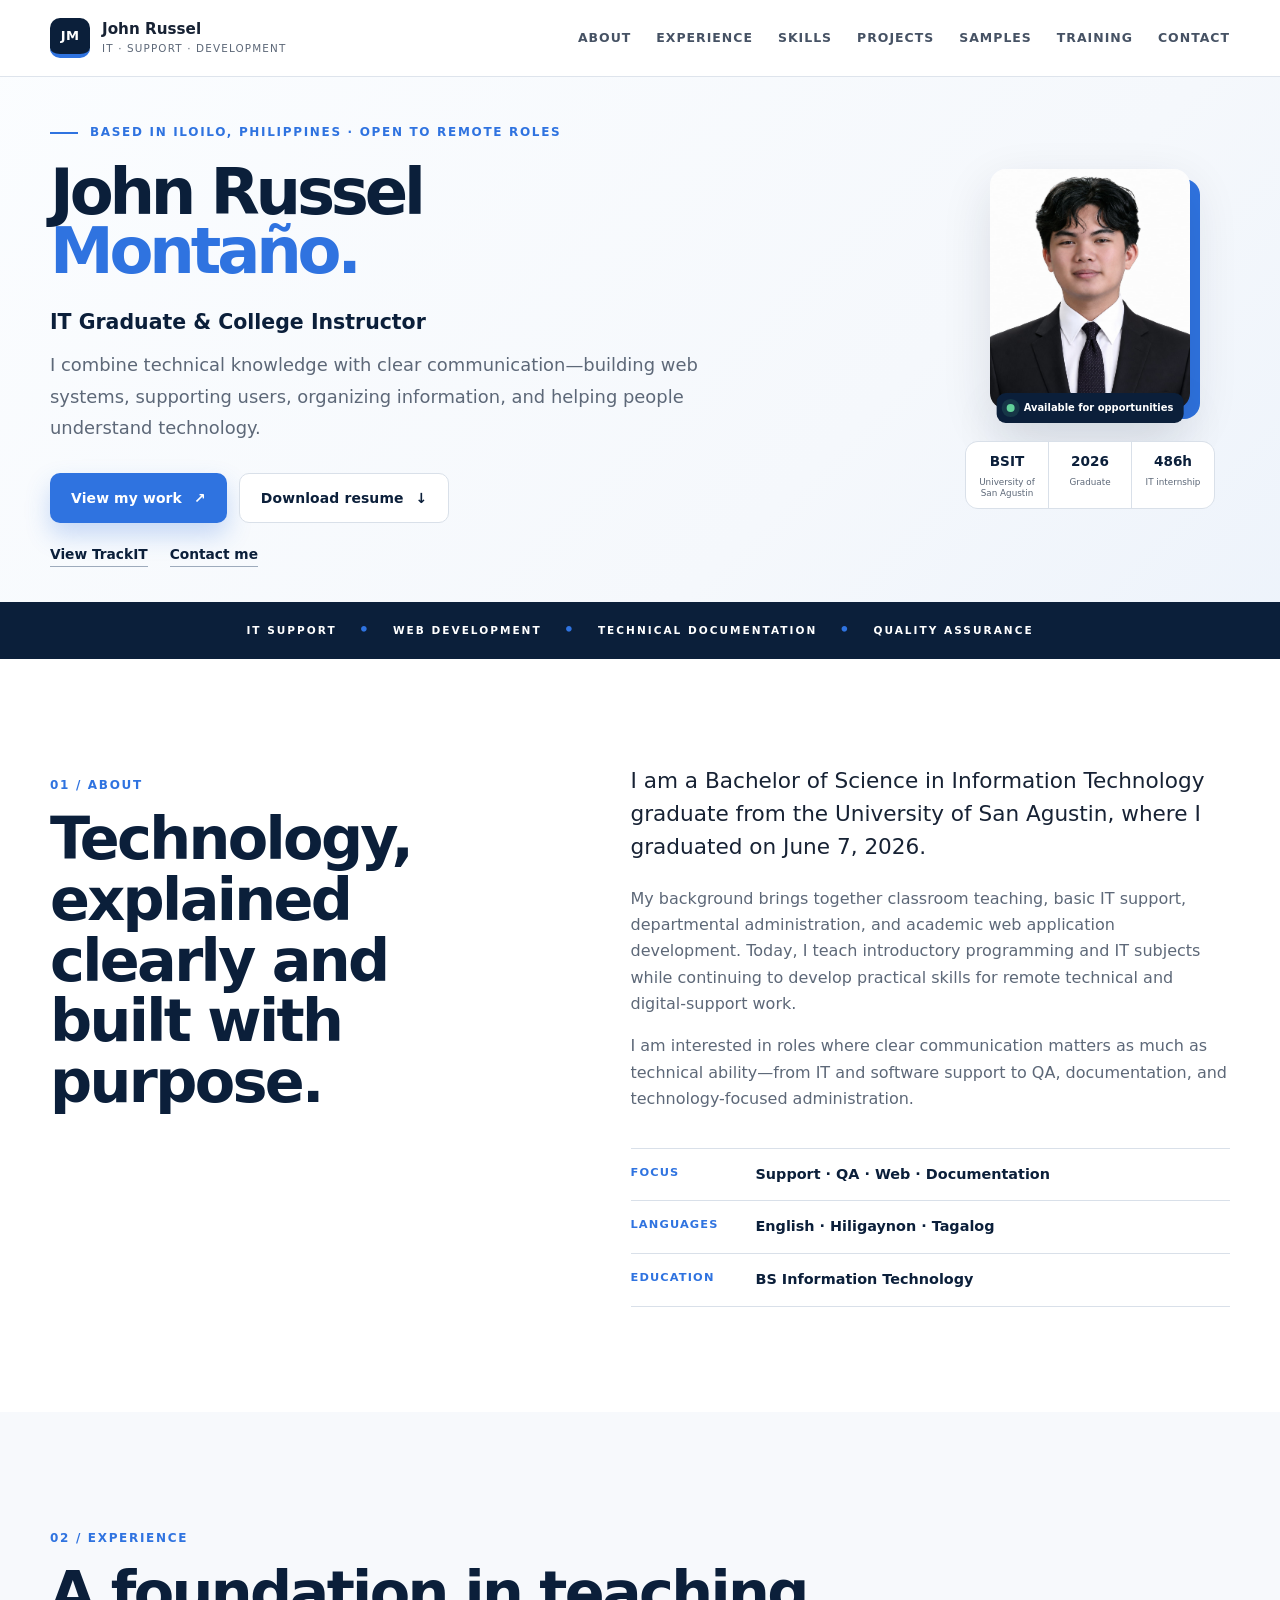
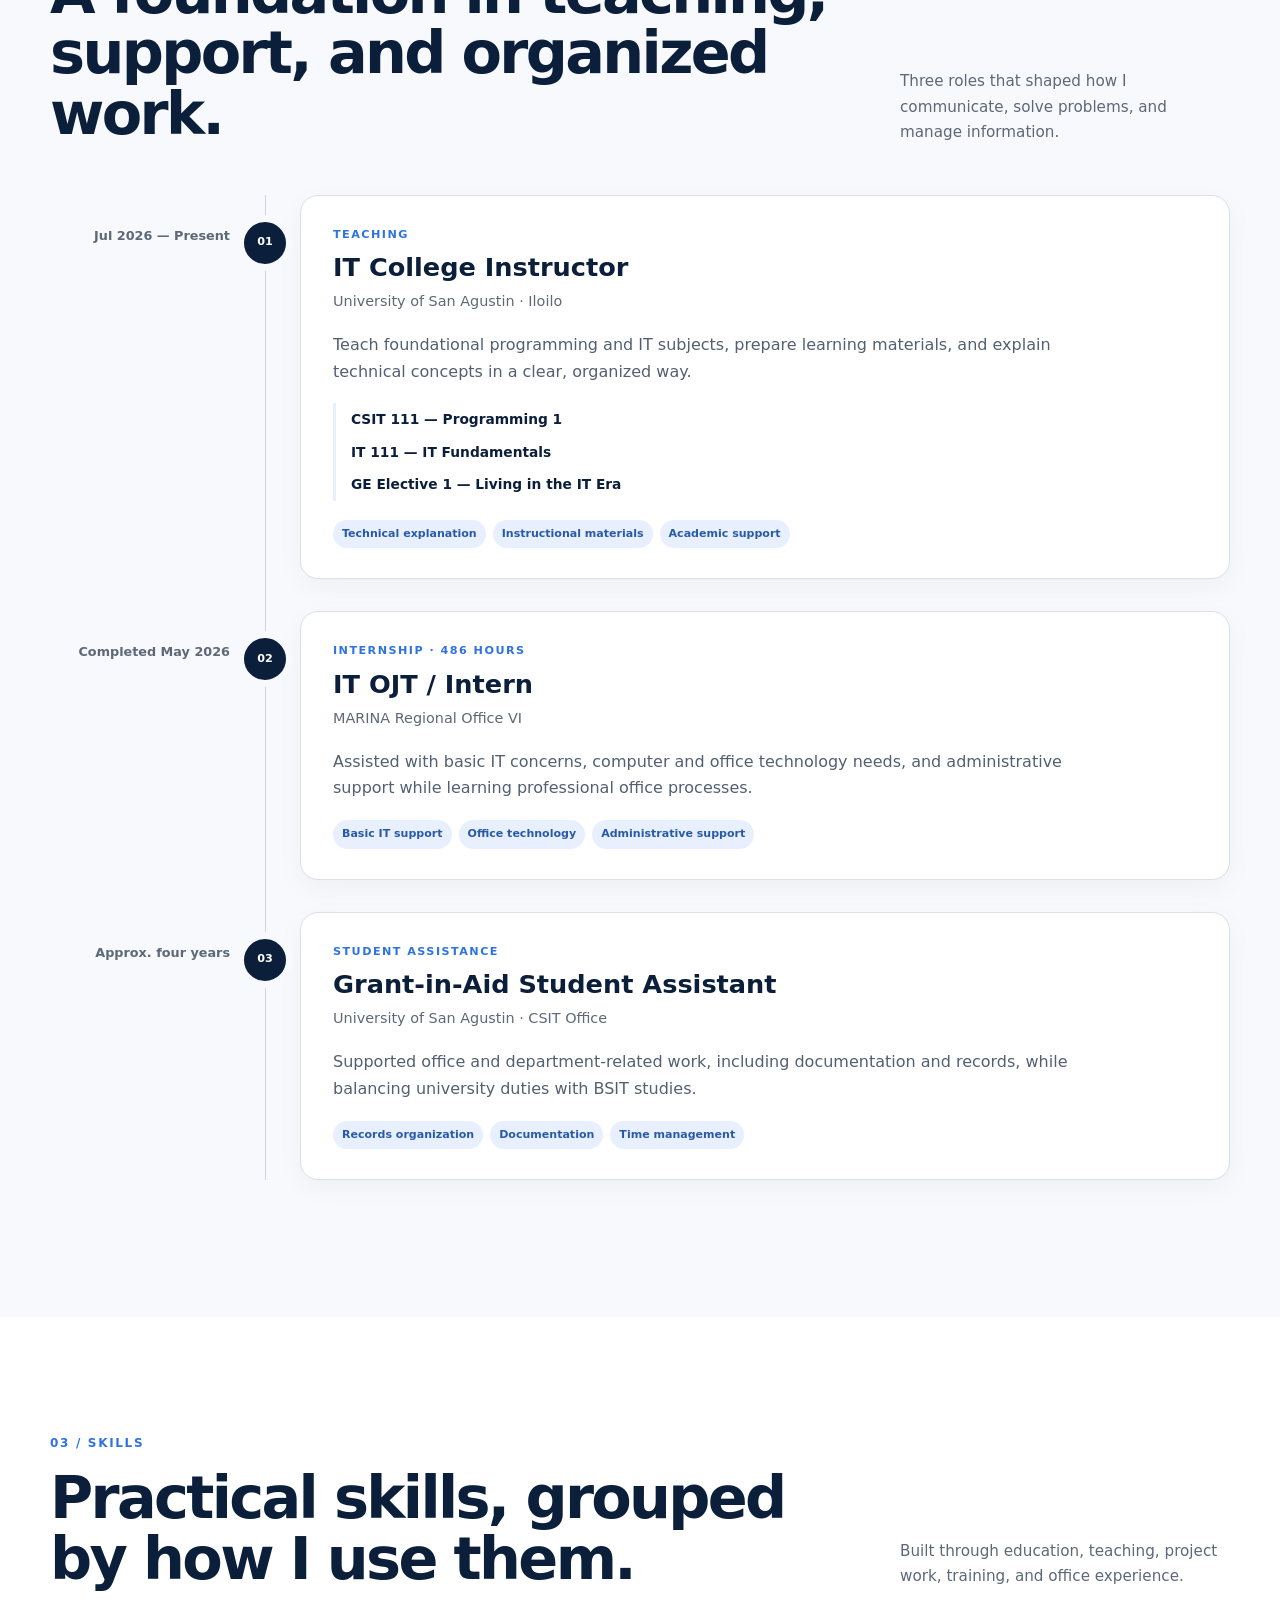
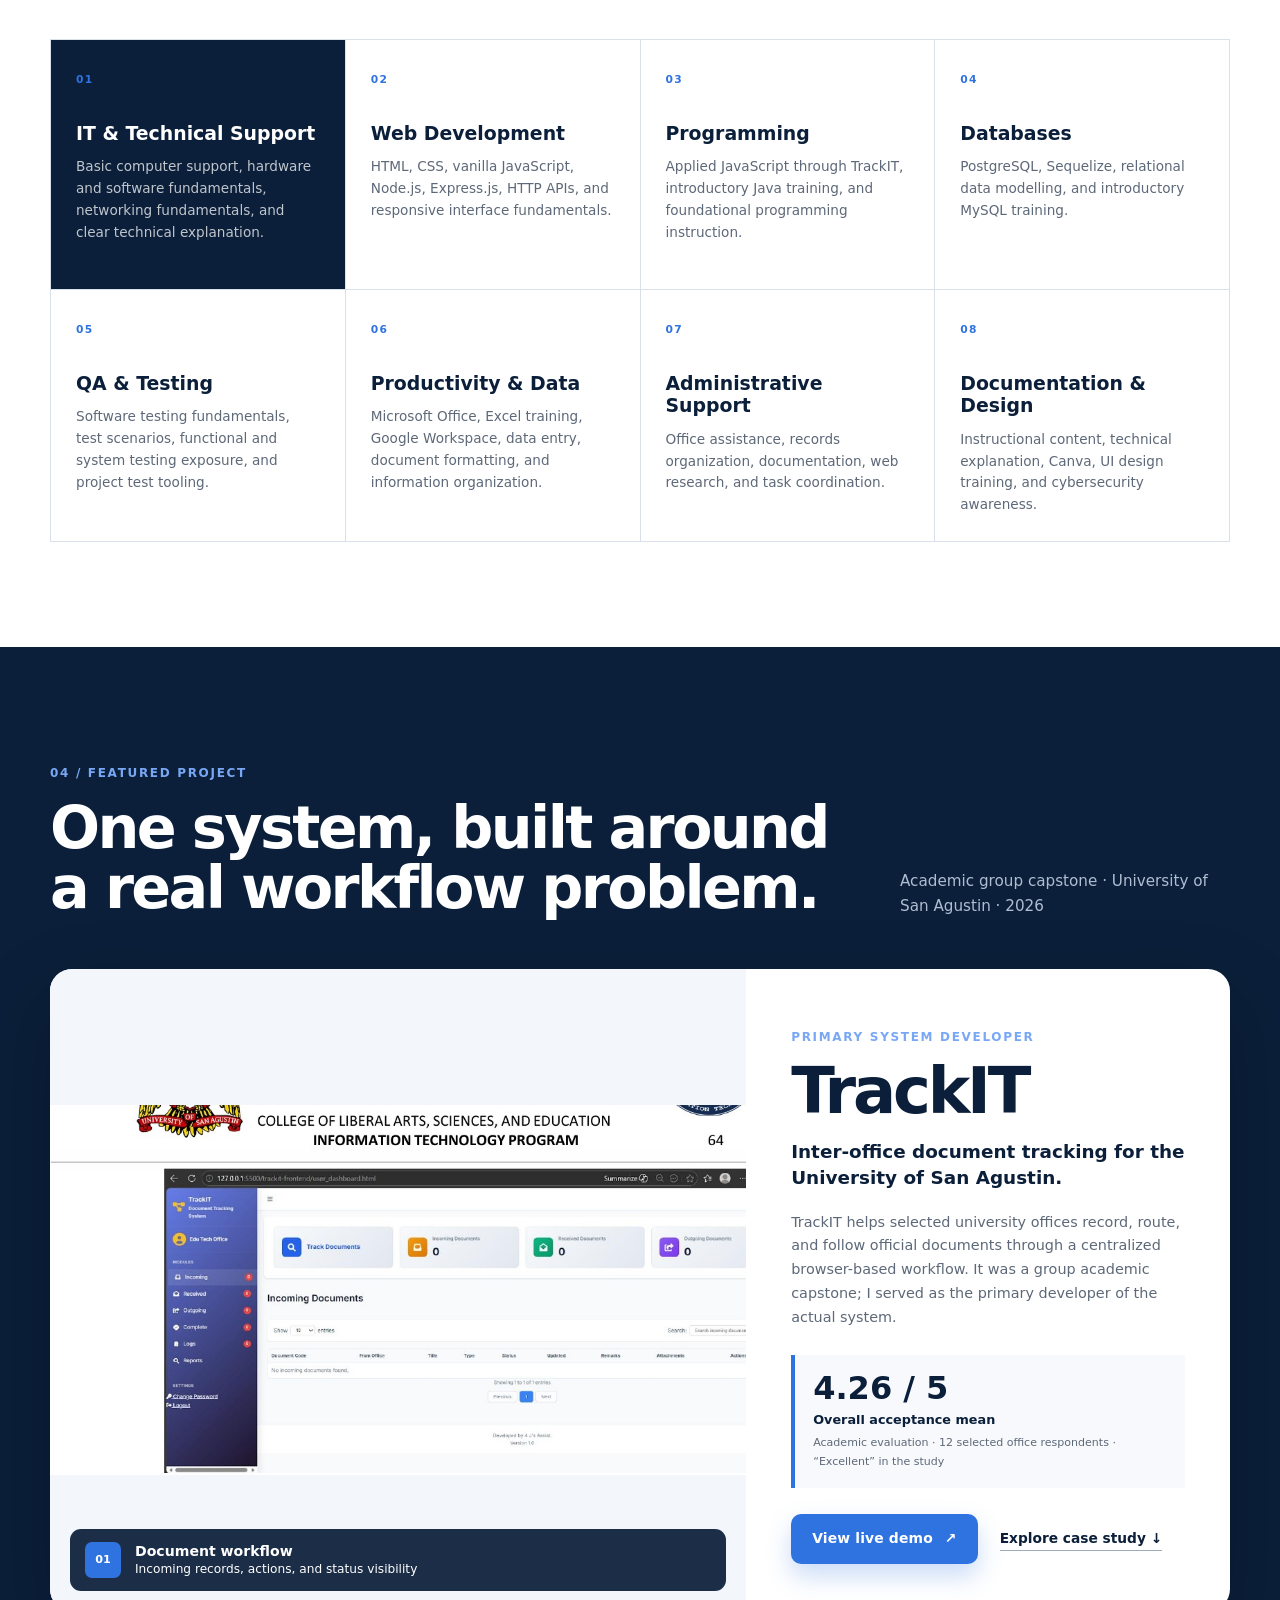
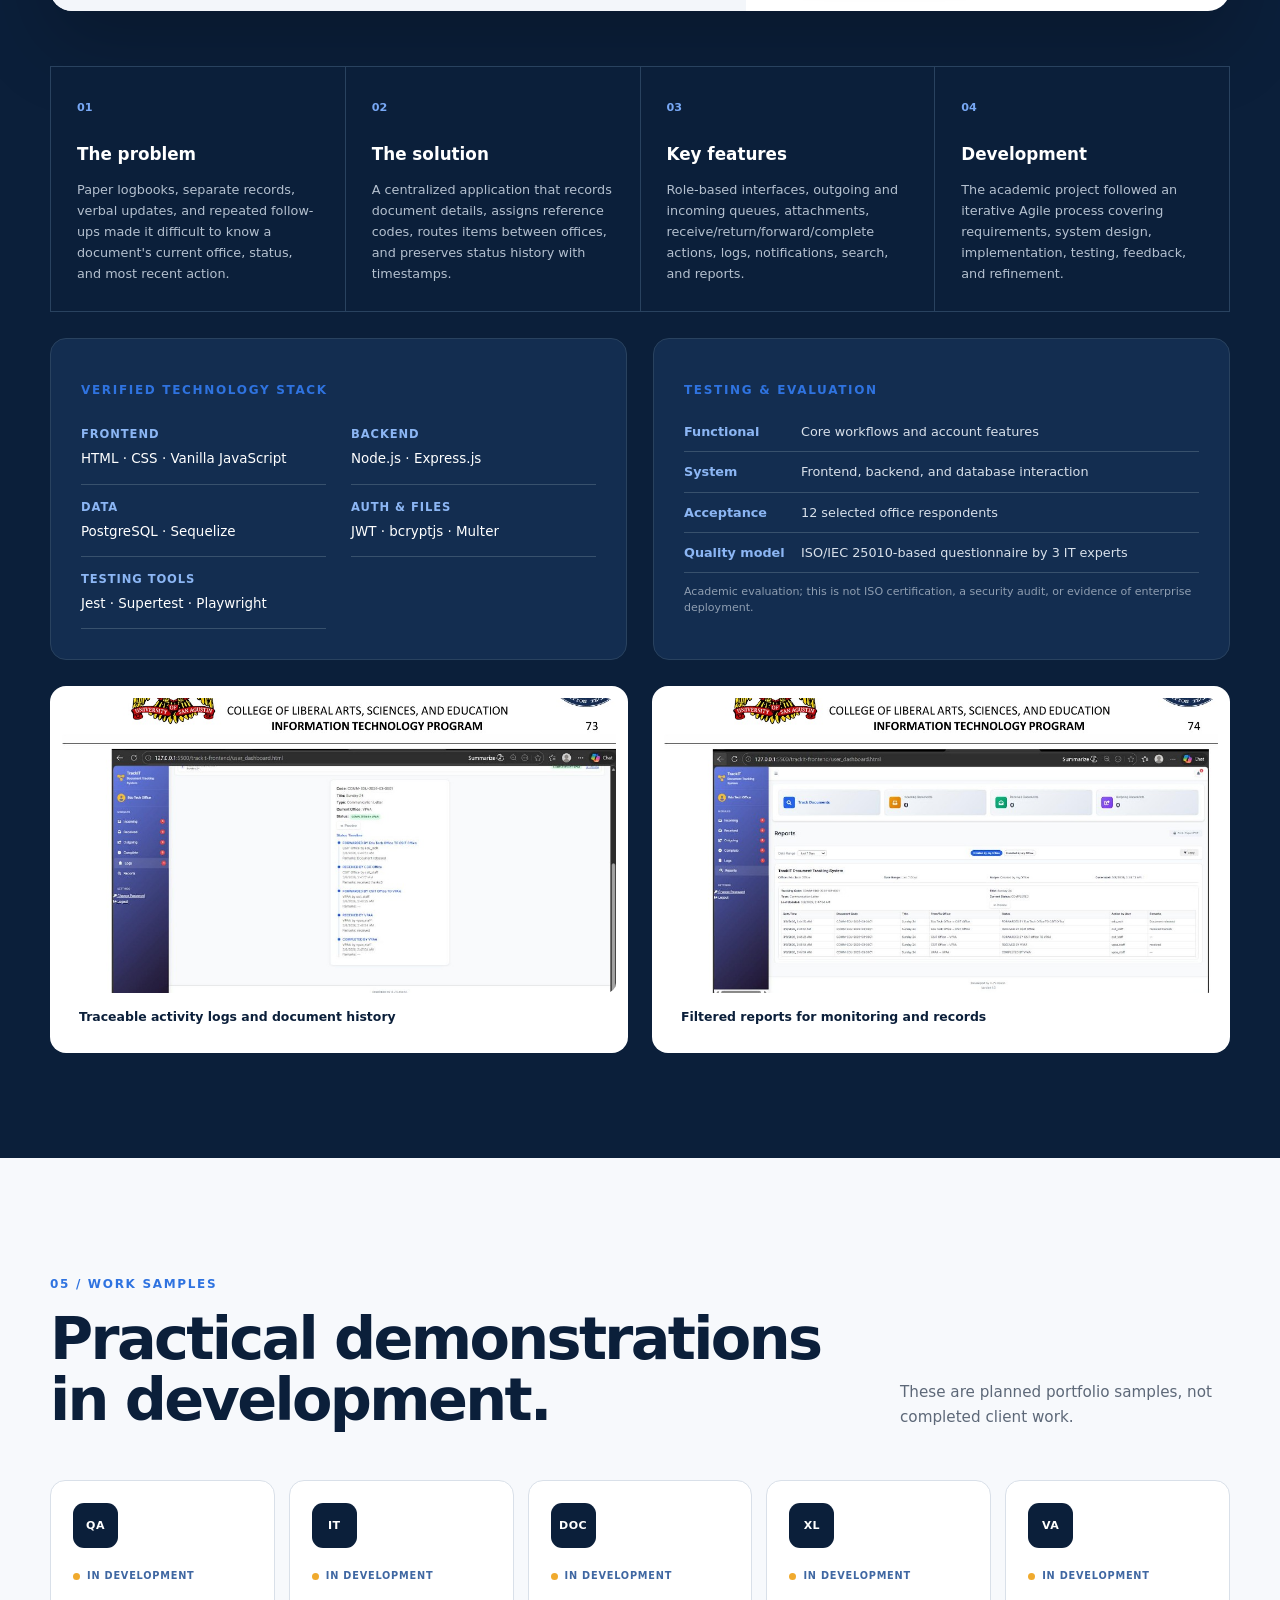
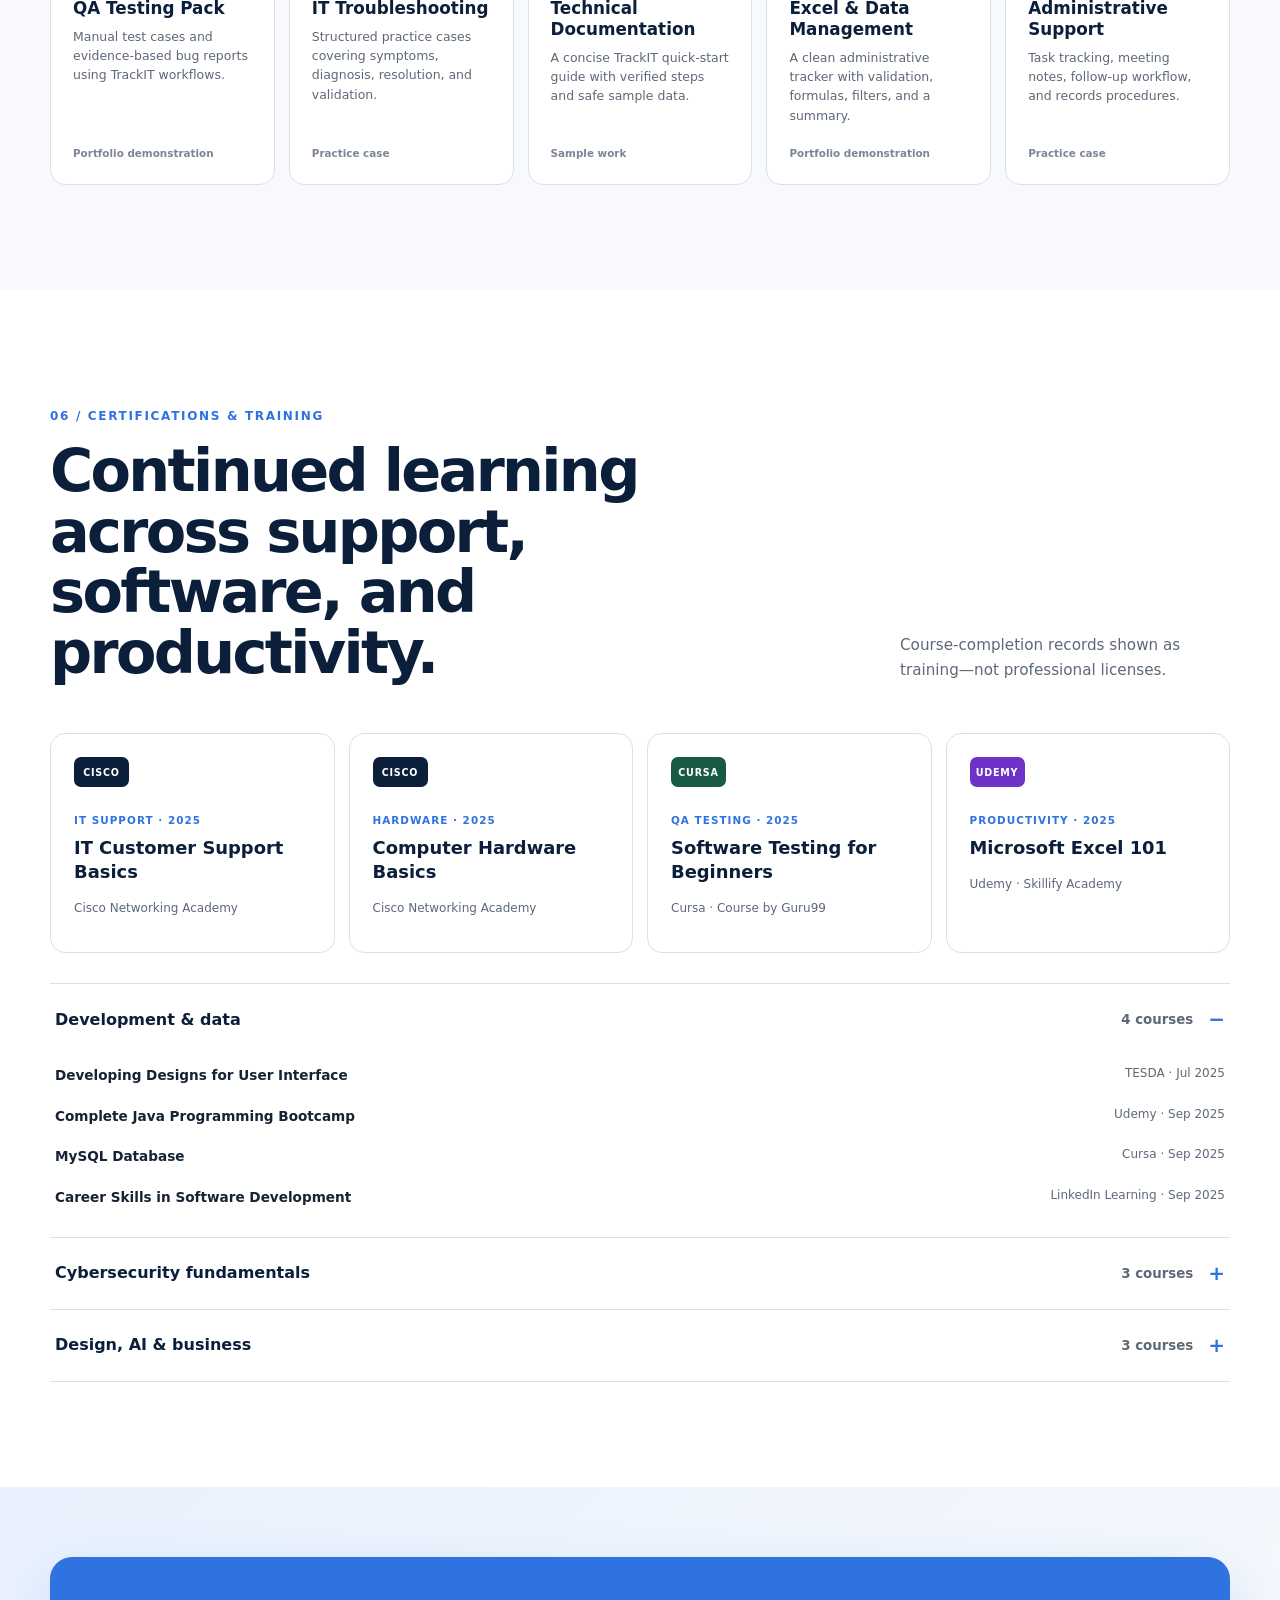
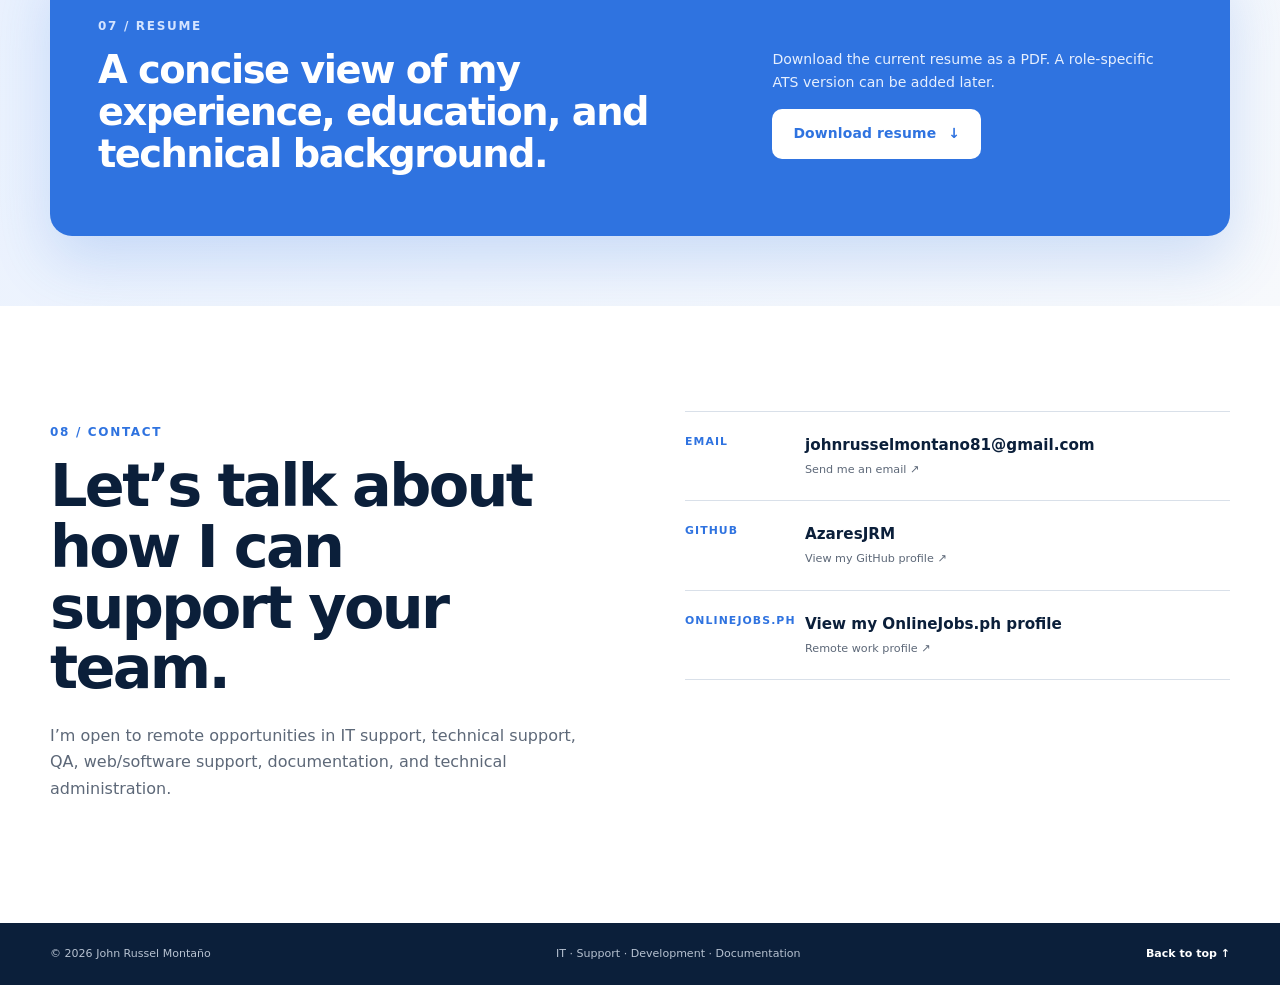
==== commit 4e4f75f1: "Update contact information" ====
--- a/index.html
+++ b/index.html
@@ -247,3 +247,9 @@
 
   </div>
 </section>
+  </main>
+
+  <footer><div class="page-shell"><p>© <span id="year">2026</span> John Russel Montaño</p><p>IT · Support · Development · Documentation</p><a href="#top">Back to top ↑</a></div></footer>
+  <script src="assets/site.js"></script>
+</body>
+</html>
